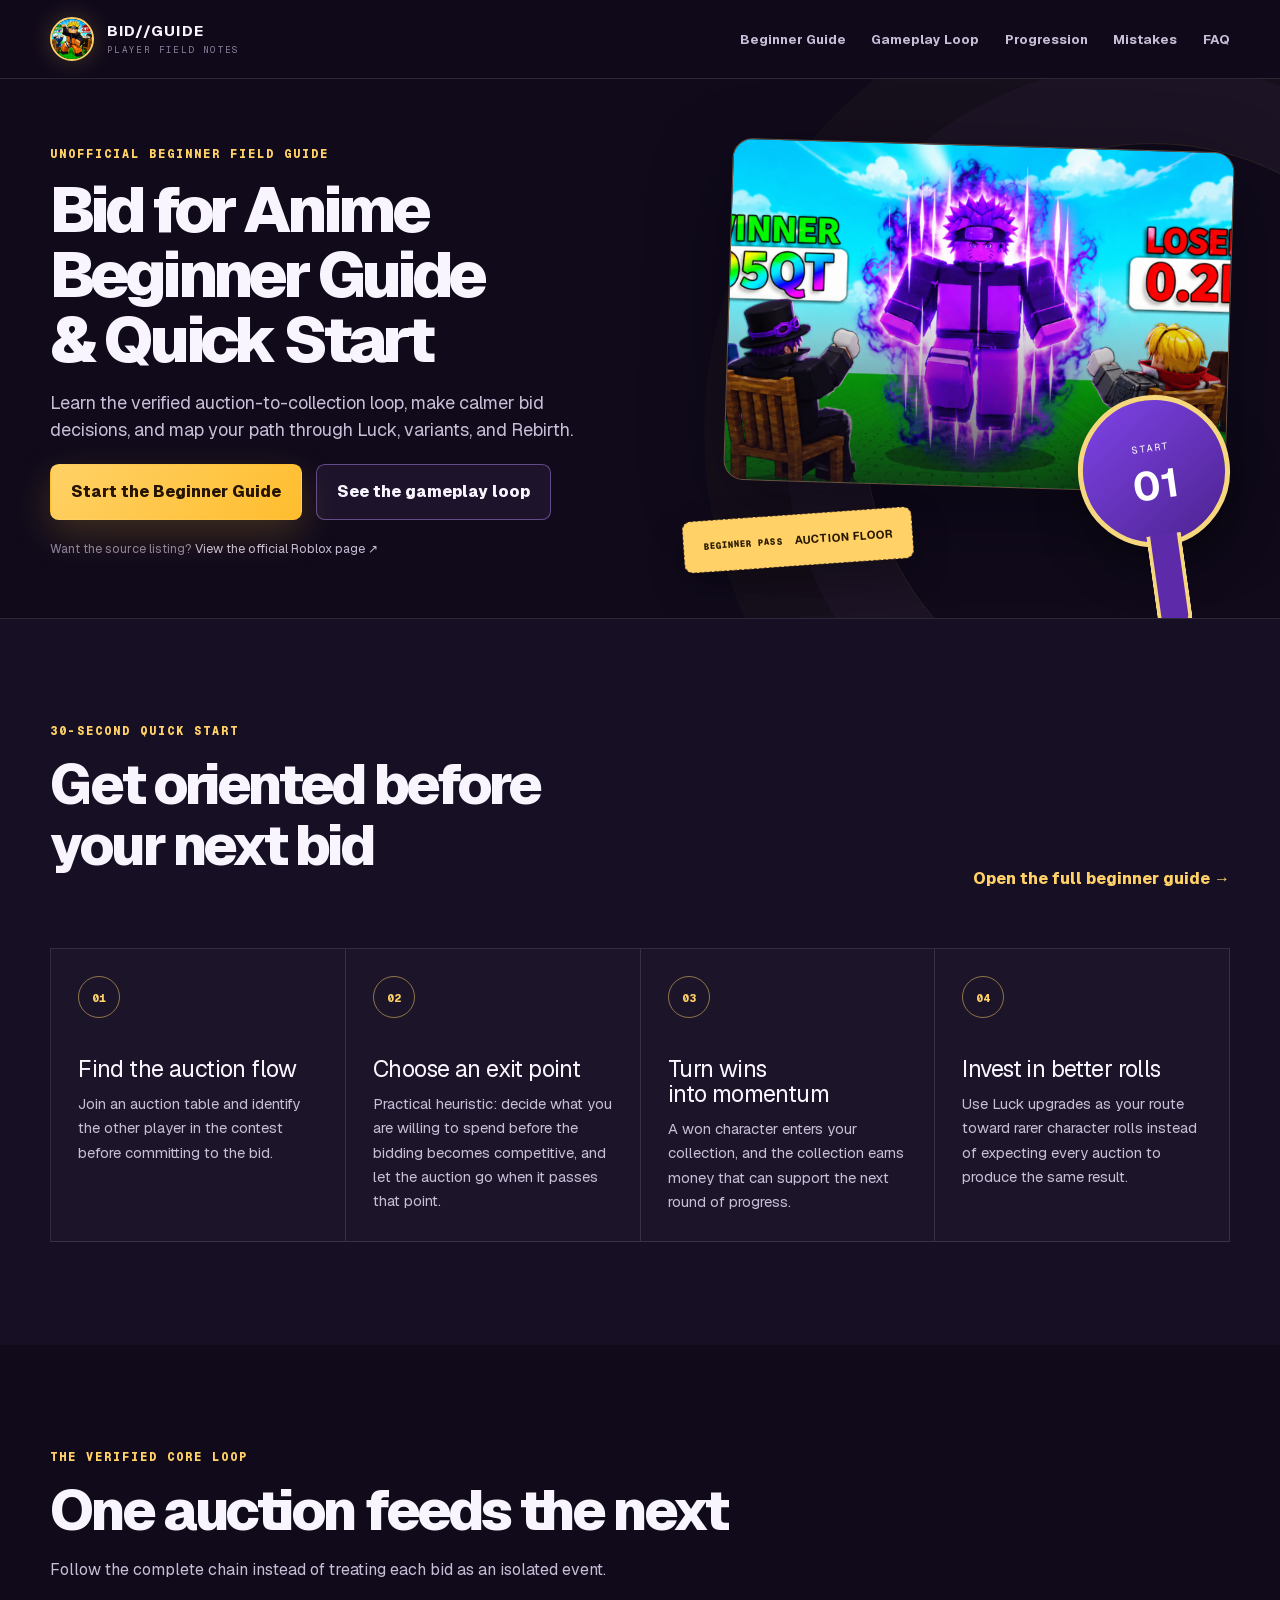
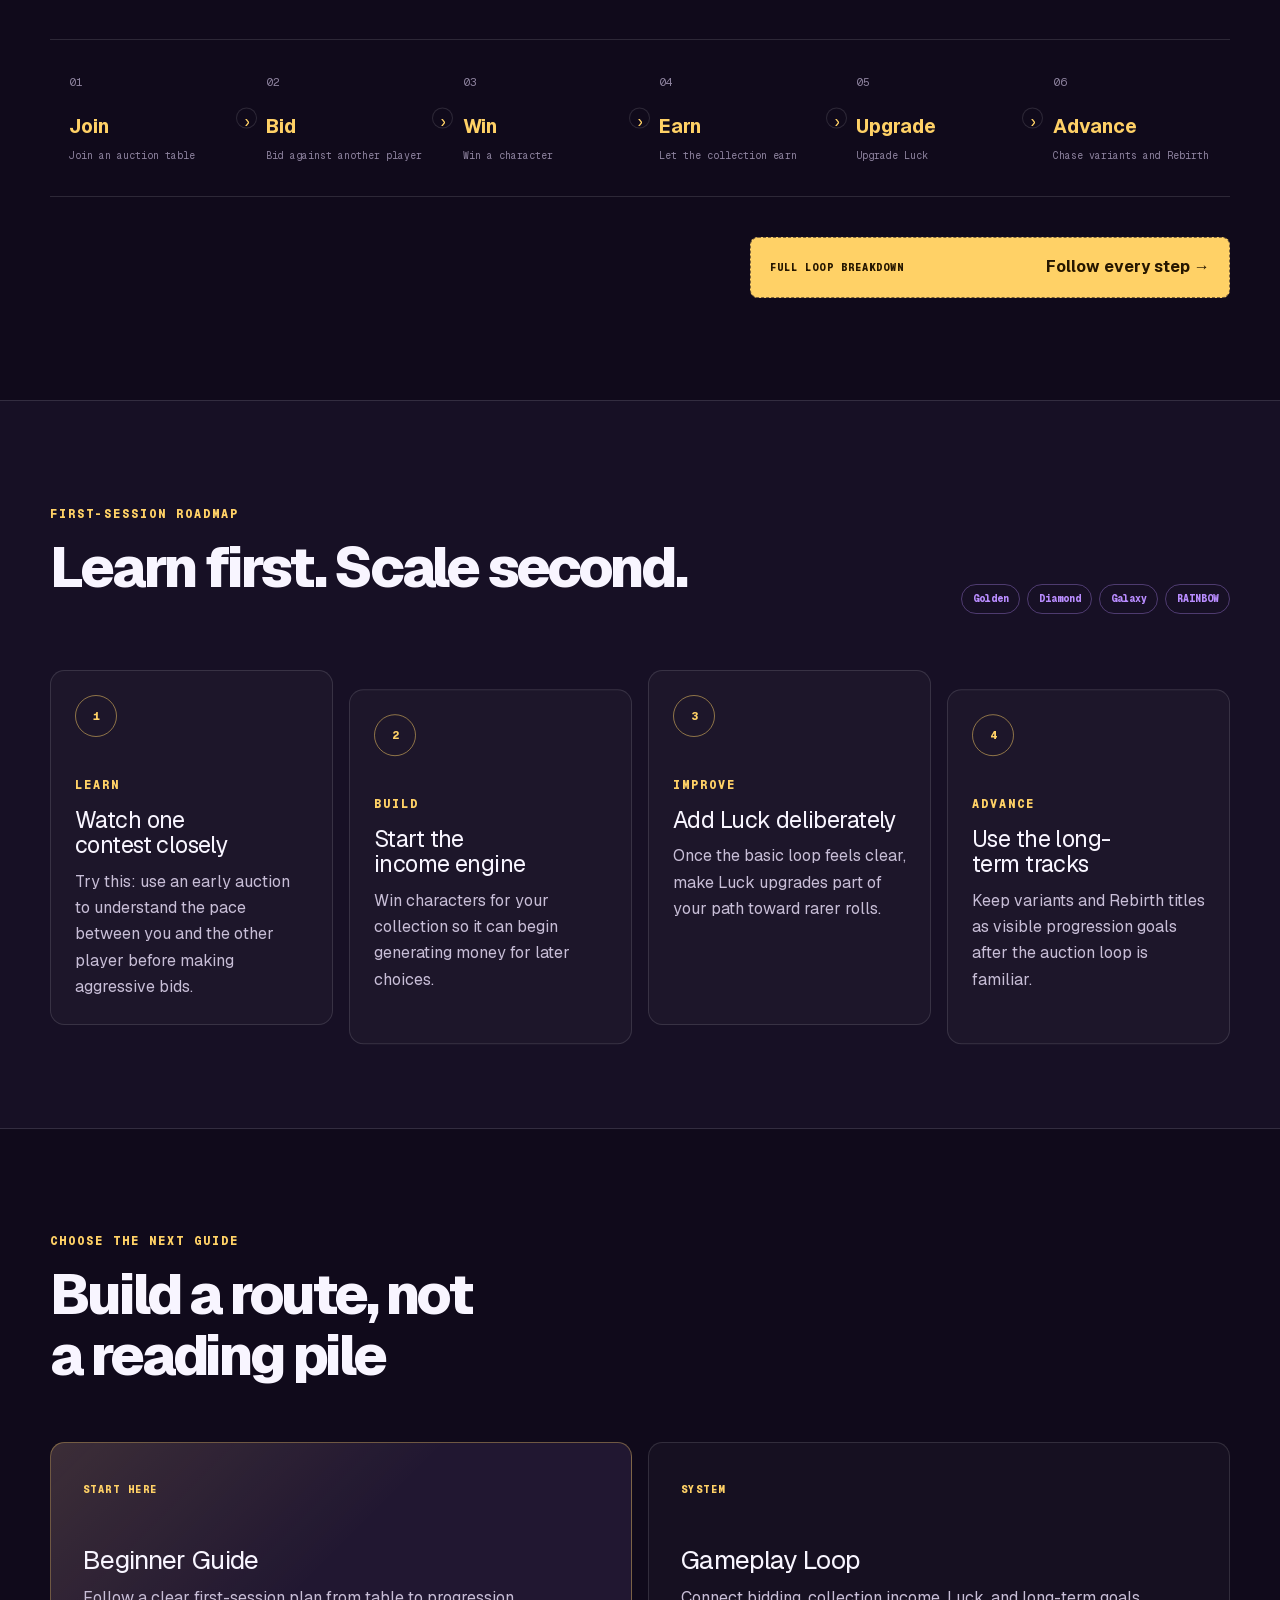
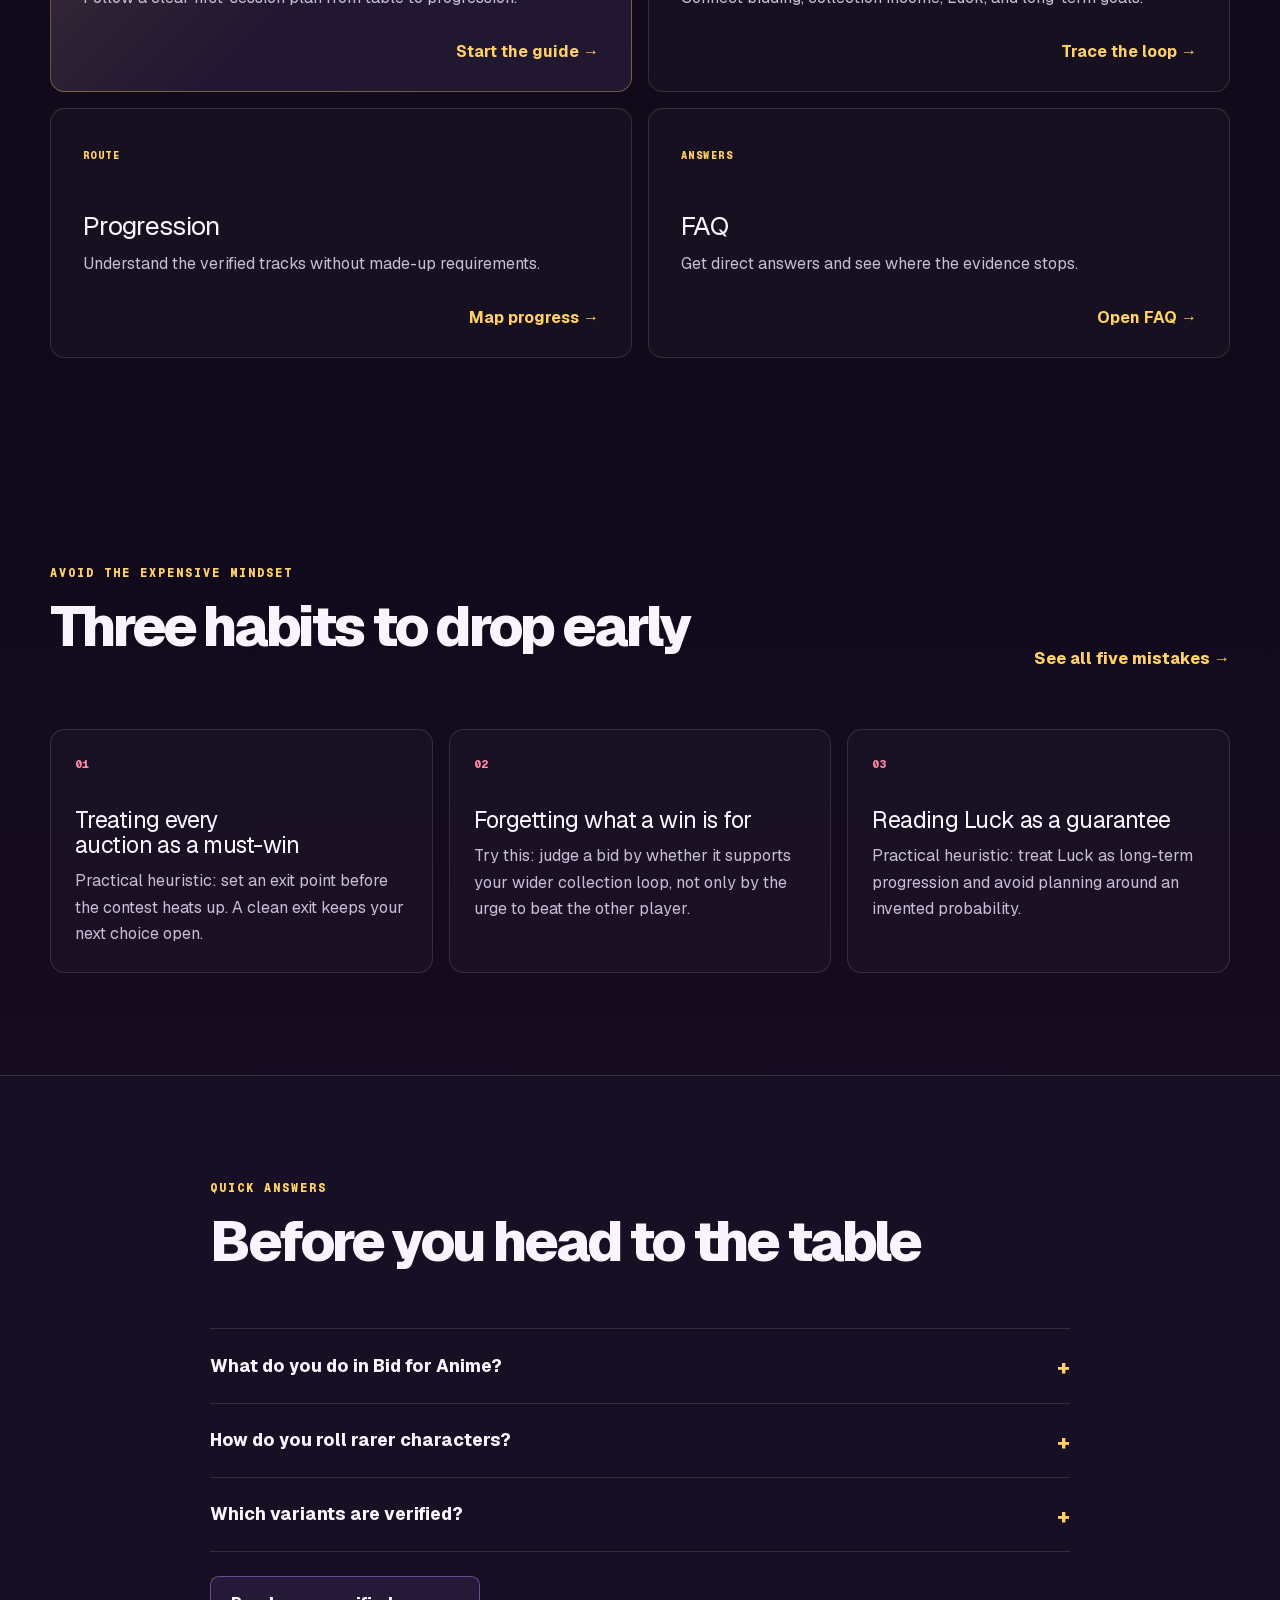
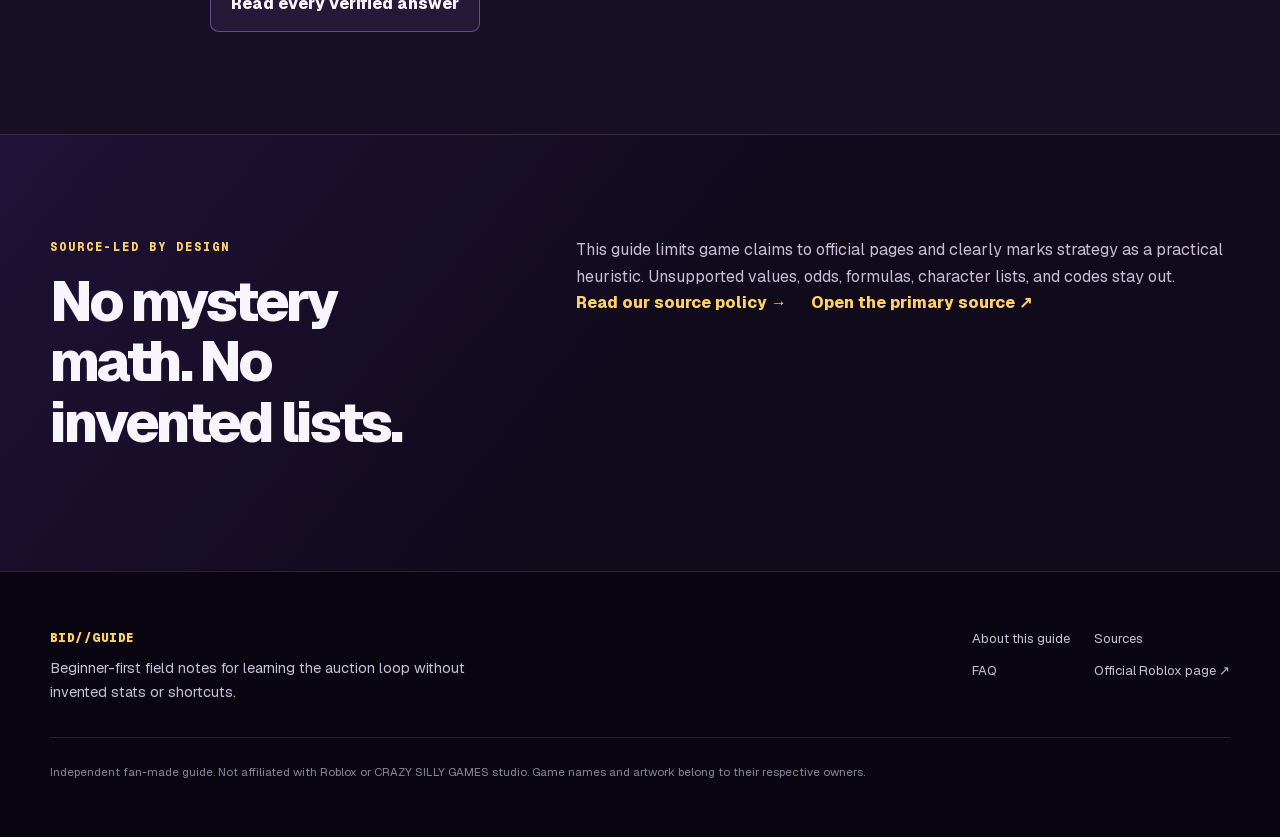
==== index.html @ 11d9f4ff "deploy: publish Bid for Anime beginner guide" ====
<!DOCTYPE html><html lang="en"><head><meta charSet="utf-8"/><meta name="viewport" content="width=device-width, initial-scale=1"/><link rel="stylesheet" href="/_next/static/css/index.BKUpjQ6x.css" data-rsc-css-href="/_next/static/css/index.BKUpjQ6x.css" data-precedence="vite-rsc/importer-resources"/><title>Bid for Anime Beginner Guide &amp; Quick Start</title><meta name="description" content="A beginner-first, fan-made guide to auctions, collection income, Luck upgrades, variants, and Rebirth progression in Bid for Anime."/><meta name="application-name" content="Bid for Anime Guide"/><meta property="og:title" content="Bid for Anime Beginner Guide &amp; Quick Start"/><meta property="og:description" content="A beginner-first, fan-made guide to auctions, collection income, Luck upgrades, variants, and Rebirth progression in Bid for Anime."/><meta property="og:url" content="https://bidforanimegame.wiki/"/><meta property="og:site_name" content="Bid for Anime Guide"/><meta property="og:type" content="website"/><meta property="og:locale" content="en_US"/><meta property="og:image" content="https://bidforanimegame.wiki/og.png"/><meta property="og:image:width" content="1730"/><meta property="og:image:height" content="909"/><meta property="og:image:alt" content="Bid for Anime Beginner Guide and Quick Start"/><meta name="twitter:card" content="summary_large_image"/><meta name="twitter:title" content="Bid for Anime Beginner Guide &amp; Quick Start"/><meta name="twitter:description" content="A beginner-first, fan-made guide to auctions, collection income, Luck upgrades, variants, and Rebirth progression in Bid for Anime."/><meta name="twitter:image" content="https://bidforanimegame.wiki/og.png"/><link rel="shortcut icon" href="/images/bid-for-anime-icon.png"/><link rel="icon" href="/images/bid-for-anime-icon.png"/><link rel="apple-touch-icon" href="/images/bid-for-anime-icon.png"/><link rel="canonical" href="https://bidforanimegame.wiki/"/><meta name="theme-color" content="#120c1f"/><meta name="color-scheme" content="dark"/>
<link rel="preload" href="/_next/static/_vinext_fonts/geist-8ac0455e797f/geist-98bbbccb.woff2" as="font" type="font/woff2" crossorigin />
<link rel="preload" href="/_next/static/_vinext_fonts/geist-mono-00e989178794/geist-mono-013b2f2f.woff2" as="font" type="font/woff2" crossorigin />
<style data-vinext-fonts>/* cyrillic-ext */
@font-face {
  font-family: 'Geist';
  font-style: normal;
  font-weight: 100 900;
  font-display: swap;
  src: url(/_next/static/_vinext_fonts/geist-8ac0455e797f/geist-ff2310f5.woff2) format('woff2');
  unicode-range: U+0460-052F, U+1C80-1C8A, U+20B4, U+2DE0-2DFF, U+A640-A69F, U+FE2E-FE2F;
}
/* cyrillic */
@font-face {
  font-family: 'Geist';
  font-style: normal;
  font-weight: 100 900;
  font-display: swap;
  src: url(/_next/static/_vinext_fonts/geist-8ac0455e797f/geist-875ccdd4.woff2) format('woff2');
  unicode-range: U+0301, U+0400-045F, U+0490-0491, U+04B0-04B1, U+2116;
}
/* vietnamese */
@font-face {
  font-family: 'Geist';
  font-style: normal;
  font-weight: 100 900;
  font-display: swap;
  src: url(/_next/static/_vinext_fonts/geist-8ac0455e797f/geist-52306abf.woff2) format('woff2');
  unicode-range: U+0102-0103, U+0110-0111, U+0128-0129, U+0168-0169, U+01A0-01A1, U+01AF-01B0, U+0300-0301, U+0303-0304, U+0308-0309, U+0323, U+0329, U+1EA0-1EF9, U+20AB;
}
/* latin-ext */
@font-face {
  font-family: 'Geist';
  font-style: normal;
  font-weight: 100 900;
  font-display: swap;
  src: url(/_next/static/_vinext_fonts/geist-8ac0455e797f/geist-001175b1.woff2) format('woff2');
  unicode-range: U+0100-02BA, U+02BD-02C5, U+02C7-02CC, U+02CE-02D7, U+02DD-02FF, U+0304, U+0308, U+0329, U+1D00-1DBF, U+1E00-1E9F, U+1EF2-1EFF, U+2020, U+20A0-20AB, U+20AD-20C0, U+2113, U+2C60-2C7F, U+A720-A7FF;
}
/* latin */
@font-face {
  font-family: 'Geist';
  font-style: normal;
  font-weight: 100 900;
  font-display: swap;
  src: url(/_next/static/_vinext_fonts/geist-8ac0455e797f/geist-98bbbccb.woff2) format('woff2');
  unicode-range: U+0000-00FF, U+0131, U+0152-0153, U+02BB-02BC, U+02C6, U+02DA, U+02DC, U+0304, U+0308, U+0329, U+2000-206F, U+20AC, U+2122, U+2191, U+2193, U+2212, U+2215, U+FEFF, U+FFFD;
}

@font-face {
  font-family: 'Geist Fallback';
  src: local("Arial");
  ascent-override: 95.94%;
  descent-override: 28.16%;
  line-gap-override: 0.00%;
  size-adjust: 104.76%;
}

.__font_geist_19ysh9d { font-family: 'Geist', 'Geist Fallback'; font-style: normal; }

.__variable_geist_19ysh9d { --font-geist-sans: 'Geist', 'Geist Fallback'; }

/* cyrillic-ext */
@font-face {
  font-family: 'Geist Mono';
  font-style: normal;
  font-weight: 100 900;
  font-display: swap;
  src: url(/_next/static/_vinext_fonts/geist-mono-00e989178794/geist-mono-f6b33328.woff2) format('woff2');
  unicode-range: U+0460-052F, U+1C80-1C8A, U+20B4, U+2DE0-2DFF, U+A640-A69F, U+FE2E-FE2F;
}
/* cyrillic */
@font-face {
  font-family: 'Geist Mono';
  font-style: normal;
  font-weight: 100 900;
  font-display: swap;
  src: url(/_next/static/_vinext_fonts/geist-mono-00e989178794/geist-mono-44e03052.woff2) format('woff2');
  unicode-range: U+0301, U+0400-045F, U+0490-0491, U+04B0-04B1, U+2116;
}
/* symbols2 */
@font-face {
  font-family: 'Geist Mono';
  font-style: normal;
  font-weight: 100 900;
  font-display: swap;
  src: url(/_next/static/_vinext_fonts/geist-mono-00e989178794/geist-mono-0638449e.woff2) format('woff2');
  unicode-range: U+2000-2001, U+2004-2008, U+200A, U+23B8-23BD, U+2500-259F;
}
/* vietnamese */
@font-face {
  font-family: 'Geist Mono';
  font-style: normal;
  font-weight: 100 900;
  font-display: swap;
  src: url(/_next/static/_vinext_fonts/geist-mono-00e989178794/geist-mono-971fb274.woff2) format('woff2');
  unicode-range: U+0102-0103, U+0110-0111, U+0128-0129, U+0168-0169, U+01A0-01A1, U+01AF-01B0, U+0300-0301, U+0303-0304, U+0308-0309, U+0323, U+0329, U+1EA0-1EF9, U+20AB;
}
/* latin-ext */
@font-face {
  font-family: 'Geist Mono';
  font-style: normal;
  font-weight: 100 900;
  font-display: swap;
  src: url(/_next/static/_vinext_fonts/geist-mono-00e989178794/geist-mono-44745446.woff2) format('woff2');
  unicode-range: U+0100-02BA, U+02BD-02C5, U+02C7-02CC, U+02CE-02D7, U+02DD-02FF, U+0304, U+0308, U+0329, U+1D00-1DBF, U+1E00-1E9F, U+1EF2-1EFF, U+2020, U+20A0-20AB, U+20AD-20C0, U+2113, U+2C60-2C7F, U+A720-A7FF;
}
/* latin */
@font-face {
  font-family: 'Geist Mono';
  font-style: normal;
  font-weight: 100 900;
  font-display: swap;
  src: url(/_next/static/_vinext_fonts/geist-mono-00e989178794/geist-mono-013b2f2f.woff2) format('woff2');
  unicode-range: U+0000-00FF, U+0131, U+0152-0153, U+02BB-02BC, U+02C6, U+02DA, U+02DC, U+0304, U+0308, U+0329, U+2000-206F, U+20AC, U+2122, U+2191, U+2193, U+2212, U+2215, U+FEFF, U+FFFD;
}

@font-face {
  font-family: 'Geist Mono Fallback';
  src: local("Arial");
  ascent-override: 74.67%;
  descent-override: 21.92%;
  line-gap-override: 0.00%;
  size-adjust: 134.59%;
}

.__font_geist_mono_1001rt9 { font-family: 'Geist Mono', 'Geist Mono Fallback'; font-style: normal; }

.__variable_geist_mono_1001rt9 { --font-geist-mono: 'Geist Mono', 'Geist Mono Fallback'; }
</style>
</head><body class="__variable_geist_19ysh9d __variable_geist_mono_1001rt9"><a class="skip-link" href="#main-content">Skip to main content</a><header class="site-header"><div class="shell header-inner"><a class="brand" href="/" aria-label="Bid for Anime Guide home"><span class="brand-icon" aria-hidden="true"><img src="/images/bid-for-anime-icon.png" alt="" width="44" height="44" loading="eager" fetchPriority="high" decoding="async" data-nimg="1"/></span><span><strong>BID//GUIDE</strong><small>PLAYER FIELD NOTES</small></span></a><nav aria-label="Primary navigation"><ul class="nav-list"><li><a href="/guides/beginner/">Beginner Guide</a></li><li><a href="/gameplay-loop/">Gameplay Loop</a></li><li><a href="/progression/">Progression</a></li><li><a href="/mistakes/">Mistakes</a></li><li><a href="/faq/">FAQ</a></li></ul></nav></div></header><main id="main-content"><section class="hero section-pad"><div class="shell hero-grid"><div class="hero-copy"><p class="eyebrow">Unofficial beginner field guide</p><h1>Bid for Anime Beginner Guide &amp; Quick Start</h1><p class="hero-lede">Learn the verified auction-to-collection loop, make calmer bid decisions, and map your path through Luck, variants, and Rebirth.</p><div class="hero-actions"><a class="button button-primary" href="/guides/beginner/">Start the Beginner Guide</a><a class="button button-secondary" href="/gameplay-loop/">See the gameplay loop</a></div><p class="hero-official-link">Want the source listing?<!-- --> <a href="https://www.roblox.com/games/87274635966213/Bid-for-Anime" rel="noreferrer" target="_blank">View the official Roblox page ↗</a></p></div><div class="hero-visual"><div class="hero-frame"><img src="/images/bid-for-anime-auction.png" alt="Official Bid for Anime auction artwork" width="768" height="432" loading="eager" fetchPriority="high" decoding="async" sizes="(max-width: 800px) 100vw, 48vw" data-nimg="1"/></div><div class="bid-paddle" aria-hidden="true"><span>START</span><strong>01</strong></div><div class="ticket-stub" aria-hidden="true"><span>BEGINNER PASS</span><strong>AUCTION FLOOR</strong></div></div></div></section><section class="quick-section section-pad" aria-labelledby="quick-title"><div class="shell"><div class="section-heading split-heading"><div><p class="eyebrow">30-second quick start</p><h2 id="quick-title">Get oriented before your next bid</h2></div><a class="text-link" href="/guides/beginner/">Open the full beginner guide →</a></div><ol class="quick-grid"><li><span class="step-index">0<!-- -->1</span><h3>Find the auction flow</h3><p>Join an auction table and identify the other player in the contest before committing to the bid.</p></li><li><span class="step-index">0<!-- -->2</span><h3>Choose an exit point</h3><p>Practical heuristic: decide what you are willing to spend before the bidding becomes competitive, and let the auction go when it passes that point.</p></li><li><span class="step-index">0<!-- -->3</span><h3>Turn wins into momentum</h3><p>A won character enters your collection, and the collection earns money that can support the next round of progress.</p></li><li><span class="step-index">0<!-- -->4</span><h3>Invest in better rolls</h3><p>Use Luck upgrades as your route toward rarer character rolls instead of expecting every auction to produce the same result.</p></li></ol></div></section><section class="loop-section section-pad" aria-labelledby="loop-title"><div class="shell"><div class="section-heading"><p class="eyebrow">The verified core loop</p><h2 id="loop-title">One auction feeds the next</h2><p>Follow the complete chain instead of treating each bid as an isolated event.</p></div><ol class="loop-track"><li><span>01</span><strong>Join</strong><small>Join an auction table</small></li><li><span>02</span><strong>Bid</strong><small>Bid against another player</small></li><li><span>03</span><strong>Win</strong><small>Win a character</small></li><li><span>04</span><strong>Earn</strong><small>Let the collection earn</small></li><li><span>05</span><strong>Upgrade</strong><small>Upgrade Luck</small></li><li><span>06</span><strong>Advance</strong><small>Chase variants and Rebirth</small></li></ol><a class="inline-ticket" href="/gameplay-loop/"><span>FULL LOOP BREAKDOWN</span><strong>Follow every step →</strong></a></div></section><section class="roadmap-section section-pad" aria-labelledby="roadmap-title"><div class="shell"><div class="section-heading split-heading"><div><p class="eyebrow">First-session roadmap</p><h2 id="roadmap-title">Learn first. Scale second.</h2></div><div class="variant-mini" aria-label="Verified variants"><span>Golden</span><span>Diamond</span><span>Galaxy</span><span>RAINBOW</span></div></div><div class="roadmap-grid"><article><div class="roadmap-number">1</div><p class="card-kicker">Learn</p><h3>Watch one contest closely</h3><p>Try this: use an early auction to understand the pace between you and the other player before making aggressive bids.</p></article><article><div class="roadmap-number">2</div><p class="card-kicker">Build</p><h3>Start the income engine</h3><p>Win characters for your collection so it can begin generating money for later choices.</p></article><article><div class="roadmap-number">3</div><p class="card-kicker">Improve</p><h3>Add Luck deliberately</h3><p>Once the basic loop feels clear, make Luck upgrades part of your path toward rarer rolls.</p></article><article><div class="roadmap-number">4</div><p class="card-kicker">Advance</p><h3>Use the long-term tracks</h3><p>Keep variants and Rebirth titles as visible progression goals after the auction loop is familiar.</p></article></div></div></section><section class="guide-index section-pad" aria-labelledby="guides-title"><div class="shell"><div class="section-heading"><p class="eyebrow">Choose the next guide</p><h2 id="guides-title">Build a route, not a reading pile</h2></div><div class="guide-grid"><a class="guide-card guide-card-featured" href="/guides/beginner/"><span>START HERE</span><h3>Beginner Guide</h3><p>Follow a clear first-session plan from table to progression.</p><strong>Start the guide →</strong></a><a class="guide-card" href="/gameplay-loop/"><span>SYSTEM</span><h3>Gameplay Loop</h3><p>Connect bidding, collection income, Luck, and long-term goals.</p><strong>Trace the loop →</strong></a><a class="guide-card" href="/progression/"><span>ROUTE</span><h3>Progression</h3><p>Understand the verified tracks without made-up requirements.</p><strong>Map progress →</strong></a><a class="guide-card" href="/faq/"><span>ANSWERS</span><h3>FAQ</h3><p>Get direct answers and see where the evidence stops.</p><strong>Open FAQ →</strong></a></div></div></section><section class="mistake-preview section-pad" aria-labelledby="mistake-title"><div class="shell"><div class="section-heading split-heading"><div><p class="eyebrow">Avoid the expensive mindset</p><h2 id="mistake-title">Three habits to drop early</h2></div><a class="text-link" href="/mistakes/">See all five mistakes →</a></div><div class="mistake-grid"><article><span>0<!-- -->1</span><h3>Treating every auction as a must-win</h3><p>Practical heuristic: set an exit point before the contest heats up. A clean exit keeps your next choice open.</p></article><article><span>0<!-- -->2</span><h3>Forgetting what a win is for</h3><p>Try this: judge a bid by whether it supports your wider collection loop, not only by the urge to beat the other player.</p></article><article><span>0<!-- -->3</span><h3>Reading Luck as a guarantee</h3><p>Practical heuristic: treat Luck as long-term progression and avoid planning around an invented probability.</p></article></div></div></section><section class="faq-preview section-pad" aria-labelledby="faq-home-title"><div class="shell narrow"><div class="section-heading"><p class="eyebrow">Quick answers</p><h2 id="faq-home-title">Before you head to the table</h2></div><div class="faq-list"><details><summary>What do you do in Bid for Anime?</summary><p>You join an auction table, bid against another player, and add a character to your collection when you win. The collection then generates money for continued progression.</p></details><details><summary>How do you roll rarer characters?</summary><p>Upgrade Luck. The official experience description identifies Luck as the route to rolling rarer characters, without publishing exact odds.</p></details><details><summary>Which variants are verified?</summary><p>The official experience page names four variants: Golden, Diamond, Galaxy, and RAINBOW.</p></details></div><a class="button button-secondary button-inline" href="/faq/">Read every verified answer</a></div></section><section class="source-preview section-pad" aria-labelledby="source-title"><div class="shell source-preview-grid"><div><p class="eyebrow">Source-led by design</p><h2 id="source-title">No mystery math. No invented lists.</h2></div><div><p>This guide limits game claims to official pages and clearly marks strategy as a practical heuristic. Unsupported values, odds, formulas, character lists, and codes stay out.</p><div class="source-links"><a href="/sources/">Read our source policy →</a><a href="https://www.roblox.com/games/87274635966213/Bid-for-Anime" rel="noreferrer" target="_blank">Open the primary source ↗</a></div></div></div></section></main><footer class="site-footer"><div class="shell footer-grid"><div><p class="footer-mark">BID//GUIDE</p><p class="footer-copy">Beginner-first field notes for learning the auction loop without invented stats or shortcuts.</p></div><div class="footer-links" aria-label="Guide links"><a href="/about/">About this guide</a><a href="/sources/">Sources</a><a href="/faq/">FAQ</a><a href="https://www.roblox.com/games/87274635966213/Bid-for-Anime" rel="noreferrer" target="_blank">Official Roblox page ↗</a></div><p class="fan-note">Independent fan-made guide. Not affiliated with Roblox or<!-- --> CRAZY SILLY GAMES studio<!-- -->. Game names and artwork belong to their respective owners.</p></div></footer><script type="application/ld+json">[{"@context":"https://schema.org","@type":"WebSite","@id":"https://bidforanimegame.wiki/#website","url":"https://bidforanimegame.wiki/","name":"Bid for Anime Guide","description":"A beginner-first, fan-made guide to auctions, collection income, Luck upgrades, variants, and Rebirth progression in Bid for Anime.","inLanguage":"en-US"},{"@context":"https://schema.org","@type":"VideoGame","@id":"https://bidforanimegame.wiki/#game","name":"Bid for Anime!","url":"https://www.roblox.com/games/87274635966213/Bid-for-Anime","sameAs":"https://www.roblox.com/games/87274635966213/Bid-for-Anime","gamePlatform":"Roblox","description":"A Roblox experience where players compete at auction tables, add won characters to a money-generating collection, upgrade Luck for rarer rolls, collect variants, and Rebirth for titles.","publisher":{"@type":"Organization","name":"CRAZY SILLY GAMES studio","url":"https://www.roblox.com/communities/1056817463/CRAZY-SILLY-GAMES-studio"},"mainEntityOfPage":"https://bidforanimegame.wiki/"}]</script></body></html>
---- _next/static/css/index.BKUpjQ6x.css ----
/*! tailwindcss v4.2.1 | MIT License | https://tailwindcss.com */
@layer theme{:root,:host{--font-sans:ui-sans-serif, system-ui, sans-serif, "Apple Color Emoji", "Segoe UI Emoji", "Segoe UI Symbol", "Noto Color Emoji";--font-mono:ui-monospace, SFMono-Regular, Menlo, Monaco, Consolas, "Liberation Mono", "Courier New", monospace;--spacing:.25rem;--default-font-family:var(--font-sans);--default-mono-font-family:var(--font-mono)}}@layer base{*,:after,:before{box-sizing:border-box;border:0 solid;margin:0;padding:0}::backdrop{box-sizing:border-box;border:0 solid;margin:0;padding:0}::file-selector-button{box-sizing:border-box;border:0 solid;margin:0;padding:0}html,:host{-webkit-text-size-adjust:100%;tab-size:4;line-height:1.5;font-family:var(--default-font-family,ui-sans-serif, system-ui, sans-serif, "Apple Color Emoji", "Segoe UI Emoji", "Segoe UI Symbol", "Noto Color Emoji");font-feature-settings:var(--default-font-feature-settings,normal);font-variation-settings:var(--default-font-variation-settings,normal);-webkit-tap-highlight-color:transparent}hr{height:0;color:inherit;border-top-width:1px}abbr:where([title]){-webkit-text-decoration:underline dotted;text-decoration:underline dotted}h1,h2,h3,h4,h5,h6{font-size:inherit;font-weight:inherit}a{color:inherit;-webkit-text-decoration:inherit;-webkit-text-decoration:inherit;-webkit-text-decoration:inherit;-webkit-text-decoration:inherit;text-decoration:inherit}b,strong{font-weight:bolder}code,kbd,samp,pre{font-family:var(--default-mono-font-family,ui-monospace, SFMono-Regular, Menlo, Monaco, Consolas, "Liberation Mono", "Courier New", monospace);font-feature-settings:var(--default-mono-font-feature-settings,normal);font-variation-settings:var(--default-mono-font-variation-settings,normal);font-size:1em}small{font-size:80%}sub,sup{vertical-align:baseline;font-size:75%;line-height:0;position:relative}sub{bottom:-.25em}sup{top:-.5em}table{text-indent:0;border-color:inherit;border-collapse:collapse}:-moz-focusring{outline:auto}progress{vertical-align:baseline}summary{display:list-item}ol,ul,menu{list-style:none}img,svg,video,canvas,audio,iframe,embed,object{vertical-align:middle;display:block}img,video{max-width:100%;height:auto}button,input,select,optgroup,textarea{font:inherit;font-feature-settings:inherit;font-variation-settings:inherit;letter-spacing:inherit;color:inherit;opacity:1;background-color:#0000;border-radius:0}::file-selector-button{font:inherit;font-feature-settings:inherit;font-variation-settings:inherit;letter-spacing:inherit;color:inherit;opacity:1;background-color:#0000;border-radius:0}:where(select:is([multiple],[size])) optgroup{font-weight:bolder}:where(select:is([multiple],[size])) optgroup option{padding-inline-start:20px}::file-selector-button{margin-inline-end:4px}::placeholder{opacity:1}@supports (not ((-webkit-appearance:-apple-pay-button))) or (contain-intrinsic-size:1px){::placeholder{color:currentColor}@supports (color:color-mix(in lab, red, red)){::placeholder{color:color-mix(in oklab, currentcolor 50%, transparent)}}}textarea{resize:vertical}::-webkit-search-decoration{-webkit-appearance:none}::-webkit-date-and-time-value{min-height:1lh;text-align:inherit}::-webkit-datetime-edit{display:inline-flex}::-webkit-datetime-edit-fields-wrapper{padding:0}::-webkit-datetime-edit{padding-block:0}::-webkit-datetime-edit-year-field{padding-block:0}::-webkit-datetime-edit-month-field{padding-block:0}::-webkit-datetime-edit-day-field{padding-block:0}::-webkit-datetime-edit-hour-field{padding-block:0}::-webkit-datetime-edit-minute-field{padding-block:0}::-webkit-datetime-edit-second-field{padding-block:0}::-webkit-datetime-edit-millisecond-field{padding-block:0}::-webkit-datetime-edit-meridiem-field{padding-block:0}::-webkit-calendar-picker-indicator{line-height:1}:-moz-ui-invalid{box-shadow:none}button,input:where([type=button],[type=reset],[type=submit]){-webkit-appearance:button;appearance:button}::file-selector-button{-webkit-appearance:button;appearance:button}::-webkit-inner-spin-button{height:auto}::-webkit-outer-spin-button{height:auto}[hidden]:where(:not([hidden=until-found])){display:none!important}}@layer components;@layer utilities{.visible{visibility:visible}.fixed{position:fixed}.static{position:static}.start{inset-inline-start:var(--spacing)}.end{inset-inline-end:var(--spacing)}.hidden{display:none}.table{display:table}}:root{--ink:#f8f5ff;--muted:#c8bed7;--dim:#8d829e;--night:#100a1b;--night-2:#171025;--panel:#211731;--panel-2:#2a1d3d;--line:#ffffff1f;--gold:#ffd166;--gold-strong:#ffbd2e;--purple:#b98cff;--purple-strong:#8d4cff;--mint:#8ff5db;--danger:#ff8ba7;--shadow:0 28px 80px #02000861}*{box-sizing:border-box}html{scroll-behavior:smooth;background:var(--night)}body{background:radial-gradient(circle at 8% -10%, #8d4cff33, transparent 30rem), var(--night);min-width:320px;color:var(--ink);font-family:var(--font-geist-sans), Arial, Helvetica, sans-serif;-webkit-font-smoothing:antialiased;margin:0;line-height:1.65;overflow-x:hidden}body:before{z-index:-1;content:"";pointer-events:none;background-image:linear-gradient(#ffffff06 1px,#0000 1px),linear-gradient(90deg,#ffffff06 1px,#0000 1px);background-size:48px 48px;position:fixed;inset:0}a{color:inherit}img{max-width:100%;display:block}h1,h2,h3,p{margin-top:0}h1,h2,h3{text-wrap:balance;line-height:1.08}h1{letter-spacing:-.072em;margin-bottom:1.4rem;font-size:clamp(2.8rem,7.2vw,6.8rem);font-weight:850}h2{letter-spacing:-.055em;margin-bottom:1rem;font-size:clamp(2rem,4.4vw,3.8rem);font-weight:820}h3{letter-spacing:-.025em;margin-bottom:.65rem;font-size:clamp(1.18rem,2vw,1.45rem)}p{color:var(--muted)}::selection{background:var(--gold);color:#251603}:focus-visible{outline:3px solid var(--mint);outline-offset:4px}.skip-link{z-index:100;background:var(--gold);color:#1b1000;border-radius:.5rem;padding:.7rem 1rem;font-weight:800;transition:transform .16s;position:fixed;top:.75rem;left:.75rem;transform:translateY(-160%)}.skip-link:focus{transform:translateY(0)}.shell{width:min(1180px,100% - 2.5rem);margin-inline:auto}.shell.narrow{width:min(860px,100% - 2.5rem)}.section-pad{padding-block:clamp(4rem,8vw,7.5rem)}.eyebrow,.card-kicker{color:var(--gold);font-family:var(--font-geist-mono), monospace;letter-spacing:.17em;text-transform:uppercase;margin-bottom:.85rem;font-size:.74rem;font-weight:800}.lede,.hero-lede,.section-lede{font-size:clamp(1.05rem,1.8vw,1.28rem);line-height:1.75}.section-heading{max-width:720px;margin-bottom:clamp(2rem,5vw,3.5rem)}.section-heading>p:last-child{max-width:620px;margin-bottom:0}.split-heading{justify-content:space-between;align-items:end;gap:2rem;max-width:none;display:flex}.split-heading>div:first-child{max-width:720px}.text-link,.source-links a{color:var(--gold);text-underline-offset:.3em;font-weight:780;text-decoration:none}.text-link:hover,.source-links a:hover{text-decoration:underline}.site-header{z-index:50;border-bottom:1px solid var(--line);-webkit-backdrop-filter:blur(18px);backdrop-filter:blur(18px);background:#100a1be0;position:sticky;top:0}.header-inner{justify-content:space-between;align-items:center;gap:2rem;min-height:78px;display:flex}.brand{flex:none;align-items:center;gap:.8rem;text-decoration:none;display:inline-flex}.brand-icon{border:2px solid var(--gold);border-radius:50%;place-items:center;width:44px;height:44px;display:grid;overflow:hidden;box-shadow:0 0 24px #ffd16638}.brand-icon img{object-fit:cover;width:100%;height:100%}.brand strong,.brand small{line-height:1.1;display:block}.brand strong{letter-spacing:.08em;font-size:.95rem}.brand small{color:var(--dim);font-family:var(--font-geist-mono), monospace;letter-spacing:.15em;margin-top:.32rem;font-size:.58rem}.nav-list{align-items:center;gap:1.6rem;margin:0;padding:0;list-style:none;display:flex}.nav-list a{color:var(--muted);white-space:nowrap;font-size:.82rem;font-weight:700;text-decoration:none}.nav-list a:hover{color:var(--gold)}.hero{border-bottom:1px solid var(--line);padding-top:clamp(2.4rem,4.5vw,4.5rem);padding-bottom:clamp(2.4rem,4vw,4rem);position:relative;overflow:hidden}.hero:after{content:"";pointer-events:none;border:1px solid #ffd1661f;border-radius:50%;width:36rem;height:36rem;position:absolute;top:4rem;right:-10rem;box-shadow:0 0 0 5rem #b98cff09,0 0 0 10rem #ffd16606}.hero-grid{z-index:1;grid-template-columns:1.02fr .98fr;align-items:center;gap:clamp(2rem,5vw,4.5rem);display:grid;position:relative}.hero-copy h1{max-width:760px;margin-bottom:1rem;font-size:clamp(2.6rem,5vw,4.8rem);line-height:1.02}.hero-lede{max-width:650px;margin-bottom:1.25rem;font-size:clamp(1rem,1.4vw,1.15rem);line-height:1.55}.hero-actions,.about-actions{flex-wrap:wrap;gap:.85rem;display:flex}.button{text-align:center;border:1px solid #0000;border-radius:.55rem;justify-content:center;align-items:center;min-height:52px;padding:.85rem 1.25rem;font-weight:820;text-decoration:none;transition:transform .15s,border-color .15s,background .15s;display:inline-flex}.button:hover{transform:translateY(-2px)}.button-primary{background:linear-gradient(135deg, var(--gold), var(--gold-strong));color:#241400;position:relative;overflow:hidden;box-shadow:0 14px 38px #ffbd2e33}.button-primary:after{content:"";background:#ffffff52;width:18%;height:260%;transition:left .26s;position:absolute;top:-80%;left:-30%;transform:rotate(24deg)}.button-primary:hover:after{left:120%}.button-secondary{color:var(--ink);background:#b98cff14;border-color:#b98cff73}.button-secondary:hover{border-color:var(--purple);background:#b98cff29}.button-inline{margin-top:1.5rem}.hero-official-link{color:var(--dim);margin:1.2rem 0 0;font-size:.78rem}.hero-official-link a{color:var(--muted);text-underline-offset:.25em}.hero-visual{min-height:430px;position:relative}.hero-frame{background:var(--panel);width:calc(100% - 2.8rem);box-shadow:var(--shadow);border:1px solid #ffd16652;border-radius:1.25rem;margin:.5rem 0 0 auto;overflow:hidden;transform:rotate(1.7deg)}.hero-frame:after{content:"";background:linear-gradient(#0000 45%,#100a1bb8);position:absolute;inset:0}.hero-frame img{object-fit:cover;width:100%;min-height:340px}.bid-paddle{z-index:3;color:#fff;text-align:center;background:linear-gradient(145deg,#7f43e8,#4c238f);border:5px solid #f7d77d;border-radius:50%;place-items:center;width:152px;height:152px;display:grid;position:absolute;bottom:1.2rem;right:0;transform:rotate(-8deg);box-shadow:0 22px 45px #00000061}.bid-paddle:after{content:"";background:#5d2ba9;border:4px solid #f7d77d;border-top:0;border-radius:0 0 13px 13px;width:35px;height:95px;position:absolute;bottom:-88px}.bid-paddle span,.bid-paddle strong{line-height:1;position:absolute}.bid-paddle span{font-family:var(--font-geist-mono), monospace;letter-spacing:.16em;font-size:.62rem;top:43px}.bid-paddle strong{font-size:2.5rem;top:65px}.ticket-stub{z-index:2;background:var(--gold);color:#281900;border:1px dashed #100a1b8c;border-radius:.55rem;justify-content:space-between;align-items:center;width:230px;padding:1rem 1.2rem;display:flex;position:absolute;bottom:0;left:0;transform:rotate(-4deg);box-shadow:0 14px 35px #00000047}.ticket-stub span{font-family:var(--font-geist-mono), monospace;letter-spacing:.12em;font-size:.57rem;font-weight:800}.ticket-stub strong{font-size:.7rem}.quick-section{background:var(--night-2)}.quick-grid,.loop-track,.variant-list,.source-list,.asset-links,.stacked-steps,.loop-detail ol{margin:0;padding:0;list-style:none}.quick-grid{border-top:1px solid var(--line);border-left:1px solid var(--line);grid-template-columns:repeat(4,1fr);display:grid}.quick-grid li{border-right:1px solid var(--line);border-bottom:1px solid var(--line);background:#ffffff05;min-height:280px;padding:1.7rem}.quick-grid li:hover{background:#b98cff0f}.step-index,.roadmap-number{width:42px;height:42px;color:var(--gold);font-family:var(--font-geist-mono), monospace;border:1px solid #ffd16680;border-radius:50%;place-items:center;margin-bottom:2.4rem;font-size:.72rem;font-weight:800;display:inline-grid}.quick-grid p{margin-bottom:0;font-size:.92rem}.loop-section{position:relative;overflow:hidden}.loop-track{grid-template-columns:repeat(6,1fr);display:grid}.loop-track li{border-top:1px solid var(--line);border-bottom:1px solid var(--line);flex-direction:column;justify-content:center;min-height:158px;padding:1.2rem;display:flex;position:relative}.loop-track li:not(:last-child):after{z-index:2;border:1px solid var(--line);background:var(--night);width:21px;height:21px;color:var(--gold);content:"›";border-radius:50%;place-items:center;display:grid;position:absolute;top:50%;right:-10px;transform:translateY(-50%)}.loop-track span,.loop-track small{color:var(--dim);font-family:var(--font-geist-mono), monospace}.loop-track span{margin-bottom:1.2rem;font-size:.7rem}.loop-track strong{color:var(--gold);font-size:1.2rem}.loop-track small{margin-top:.4rem;font-size:.62rem;line-height:1.45}.inline-ticket{background:var(--gold);color:#261700;border:1px dashed #100a1b8c;border-radius:.5rem;justify-content:space-between;align-items:center;gap:1rem;width:min(480px,100%);margin:2.5rem 0 0 auto;padding:1rem 1.2rem;text-decoration:none;display:flex}.inline-ticket span{font-family:var(--font-geist-mono), monospace;letter-spacing:.1em;font-size:.65rem;font-weight:800}.roadmap-section,.faq-preview,.next-section,.asset-section{border-block:1px solid var(--line);background:var(--night-2)}.variant-mini{flex-wrap:wrap;justify-content:flex-end;gap:.45rem;display:flex}.variant-mini span{color:var(--purple);font-family:var(--font-geist-mono), monospace;border:1px solid #b98cff57;border-radius:999px;padding:.35rem .65rem;font-size:.62rem;font-weight:800}.roadmap-grid,.guide-grid,.mistake-grid,.next-grid,.progression-grid,.evidence-grid,.about-grid{gap:1rem;display:grid}.roadmap-grid{grid-template-columns:repeat(4,1fr)}.roadmap-grid article,.guide-card,.mistake-grid article,.next-card,.progression-grid article,.about-grid article{border:1px solid var(--line);background:#ffffff07;border-radius:.9rem}.roadmap-grid article{padding:1.5rem}.roadmap-grid article:nth-child(2n){transform:translateY(1.2rem)}.roadmap-grid p:last-child{margin-bottom:0}.guide-grid{grid-template-columns:repeat(2,1fr)}.guide-card{min-height:250px;padding:2rem;text-decoration:none;transition:transform .16s,border-color .16s;position:relative}.guide-card:hover,.next-card:hover{border-color:#ffd1668c;transform:translateY(-4px)}.guide-card>span,.next-card>span{color:var(--gold);font-family:var(--font-geist-mono), monospace;letter-spacing:.14em;font-size:.65rem;font-weight:800}.guide-card h3{margin-top:2.8rem;font-size:1.65rem}.guide-card strong{color:var(--gold);position:absolute;bottom:1.6rem;right:2rem}.guide-card-featured{background:linear-gradient(135deg, #ffd1661f, transparent 48%), var(--panel);border-color:#ffd16659}.mistake-preview{background:linear-gradient(180deg, var(--night), #160b20)}.mistake-grid{grid-template-columns:repeat(3,1fr)}.mistake-grid article{min-height:225px;padding:1.5rem}.mistake-grid article>span{color:var(--danger);font-family:var(--font-geist-mono), monospace;margin-bottom:2.2rem;font-size:.72rem;font-weight:800;display:block}.faq-list details{border-bottom:1px solid var(--line)}.faq-list details:first-child{border-top:1px solid var(--line)}.faq-list summary{cursor:pointer;padding:1.4rem 3rem 1.4rem 0;font-size:1.08rem;font-weight:760;list-style:none;position:relative}.faq-list summary::-webkit-details-marker{display:none}.faq-list summary:after{color:var(--gold);content:"+";font-family:var(--font-geist-mono), monospace;font-size:1.4rem;position:absolute;top:1.25rem;right:0}.faq-list details[open] summary:after{content:"−"}.faq-list details p{max-width:720px;padding:0 3rem 1.4rem 0}.source-preview{background:linear-gradient(130deg,#8d4cff1f,#0000 55%)}.source-preview-grid{grid-template-columns:.8fr 1.2fr;gap:clamp(2rem,7vw,6rem);display:grid}.source-links{flex-wrap:wrap;gap:1.5rem;display:flex}.site-footer{border-top:1px solid var(--line);background:#0a0611;padding-block:3.5rem}.footer-grid{grid-template-columns:1fr auto;gap:2rem 4rem;display:grid}.footer-mark{color:var(--gold);font-family:var(--font-geist-mono), monospace;letter-spacing:.12em;margin-bottom:.5rem;font-size:.78rem;font-weight:900}.footer-copy{max-width:470px;margin-bottom:0;font-size:.9rem}.footer-links{grid-template-columns:repeat(2,auto);align-content:start;gap:.6rem 1.5rem;display:grid}.footer-links a{color:var(--muted);font-size:.82rem;text-decoration:none}.footer-links a:hover{color:var(--gold)}.fan-note{border-top:1px solid var(--line);color:var(--dim);grid-column:1/-1;margin:0;padding-top:1.5rem;font-size:.72rem}.page-intro{border-bottom:1px solid var(--line);background:linear-gradient(135deg, #8d4cff2b, transparent 50%), var(--night-2);padding-bottom:clamp(3.5rem,7vw,6rem);position:relative;overflow:hidden}.page-intro:after{content:"";border:2rem solid #ffd16609;border-radius:50%;width:18rem;height:18rem;position:absolute;bottom:-6rem;right:-3rem}.page-intro h1{max-width:820px;font-size:clamp(2.8rem,6.2vw,5.6rem)}.page-intro .lede{max-width:760px;margin-bottom:0}.breadcrumbs{color:var(--dim);font-family:var(--font-geist-mono), monospace;align-items:center;gap:.65rem;margin-bottom:clamp(3rem,7vw,5.5rem);font-size:.7rem;display:flex}.breadcrumbs a{color:var(--muted);text-decoration:none}.breadcrumbs a:hover{color:var(--gold)}.article-shell{grid-template-columns:190px minmax(0,1fr);align-items:start;gap:clamp(2rem,6vw,5rem);display:grid}.article-rail{border-left:1px solid #ffd16659;gap:.75rem;padding-left:1rem;display:grid;position:sticky;top:110px}.article-rail span{color:var(--gold);font-family:var(--font-geist-mono), monospace;letter-spacing:.12em;margin-bottom:.6rem;font-size:.62rem;font-weight:800}.article-rail a{color:var(--muted);font-size:.78rem;text-decoration:none}.article-rail a:hover{color:var(--ink)}.article-main{min-width:0}.stacked-steps li{border-top:1px solid var(--line);grid-template-columns:62px 1fr;gap:1rem;padding:1.5rem 0;display:grid}.stacked-steps li:last-child{border-bottom:1px solid var(--line)}.stacked-steps>li>span{color:var(--gold);font-family:var(--font-geist-mono), monospace;font-weight:800}.stacked-steps p,.timeline-list p{margin-bottom:0}.auction-note{background:#ffd1660f;border:1px dashed #ffd16673;border-radius:.75rem;margin-block:2.5rem;padding:1.5rem 1.5rem 1.3rem;position:relative}.auction-note:before,.auction-note:after{background:var(--night);content:"";border:1px dashed #ffd16673;width:16px;height:32px;position:absolute;top:50%;transform:translateY(-50%)}.auction-note:before{border-left:0;border-radius:0 30px 30px 0;left:-9px}.auction-note:after{border-right:0;border-radius:30px 0 0 30px;right:-9px}.auction-note-label{color:var(--gold);font-family:var(--font-geist-mono), monospace;letter-spacing:.14em;font-size:.62rem;font-weight:850}.auction-note p{margin:.55rem 0 0}.article-section{padding-top:4.5rem;scroll-margin-top:105px}.timeline-list{border-left:1px solid #b98cff5c}.timeline-list article{grid-template-columns:52px 1fr;gap:1rem;padding:0 0 2.5rem 1.5rem;display:grid;position:relative}.timeline-list article>span{background:var(--purple-strong);color:#fff;width:38px;height:38px;font-family:var(--font-geist-mono), monospace;border-radius:50%;place-items:center;font-size:.72rem;font-weight:800;display:grid}.bid-discipline{border:1px solid var(--line);background:var(--panel);border-radius:1rem;justify-content:space-between;align-items:end;gap:2rem;padding:2rem;display:flex}.bid-discipline>div{max-width:620px}.bid-discipline p:last-child{margin-bottom:0}.next-grid{grid-template-columns:repeat(2,1fr)}.next-card{min-height:230px;padding:1.7rem;text-decoration:none;transition:transform .16s,border-color .16s}.next-card h3{margin-top:2.5rem;font-size:1.55rem}.next-card strong{color:var(--gold);font-size:.84rem}.feature-panel{border:1px solid var(--line);background:var(--panel);border-radius:1.2rem;grid-template-columns:1fr 1fr;align-items:center;gap:clamp(2rem,6vw,5rem);padding:1.25rem;display:grid}.feature-panel>div:last-child{padding:1.5rem 2rem 1.5rem 0}.feature-image{border-radius:.8rem;overflow:hidden}.feature-image img{object-fit:cover;width:100%;min-height:410px}.loop-detail{border-top:1px solid var(--line)}.loop-detail li{border-top:1px solid var(--line);grid-template-columns:130px 1fr;gap:1.5rem;padding:2rem 0;display:grid}.loop-detail li:last-child{border-bottom:1px solid var(--line)}.loop-detail-index{flex-direction:column;display:flex}.loop-detail-index span{color:var(--gold);font-family:var(--font-geist-mono), monospace;font-size:1.4rem;font-weight:900}.loop-detail-index small{color:var(--dim);font-family:var(--font-geist-mono), monospace;text-transform:uppercase}.loop-detail p{margin-bottom:0}.progression-grid{grid-template-columns:repeat(6,1fr)}.progression-grid article{grid-column:span 2;min-height:245px;padding:1.6rem}.progression-grid article:nth-child(4),.progression-grid article:nth-child(5){grid-column:span 3}.progression-topline{justify-content:space-between;align-items:center;margin-bottom:2.4rem;display:flex}.progression-topline>span{color:var(--dim);font-family:var(--font-geist-mono), monospace;font-size:.7rem}.progression-topline .card-kicker{margin:0}.variant-section{border-block:1px solid var(--line);background:var(--night-2)}.variant-panel{grid-template-columns:.8fr 1.2fr;align-items:center;gap:clamp(2rem,7vw,6rem);display:grid}.variant-list{grid-template-columns:repeat(2,1fr);gap:.8rem;display:grid}.variant-list li{background:linear-gradient(145deg,#b98cff1a,#0000);border:1px solid #b98cff52;border-radius:.7rem;justify-content:space-between;align-items:center;min-height:105px;padding:1.2rem;display:flex}.variant-list span{color:var(--dim);font-family:var(--font-geist-mono), monospace;font-size:.65rem}.variant-list strong{color:var(--purple);font-size:1.1rem}.evidence-grid{grid-template-columns:repeat(2,1fr)}.evidence-grid>div{border-left:3px solid var(--mint);background:#8ff5db0d;padding:2rem}.evidence-grid>div:last-child{border-left-color:var(--danger);background:#ff8ba70d}.mistake-list>article{border-top:1px solid var(--line);grid-template-columns:135px 1fr;gap:2rem;padding:2.5rem 0;display:grid}.mistake-list>article:last-of-type{border-bottom:1px solid var(--line)}.mistake-number span,.mistake-number strong{font-family:var(--font-geist-mono), monospace;display:block}.mistake-number span{color:var(--danger);letter-spacing:.12em;font-size:.62rem;font-weight:850}.mistake-number strong{color:#ff8ba759;margin-top:.35rem;font-size:3rem;line-height:1}.reset-line{border-left:2px solid var(--mint);background:#8ff5db0d;grid-template-columns:72px 1fr;gap:1rem;margin-top:1.5rem;padding:1rem 1.2rem;display:grid}.reset-line span{color:var(--mint);font-family:var(--font-geist-mono), monospace;letter-spacing:.1em;font-size:.65rem;font-weight:850}.reset-line p{margin:0}.closing-cta{background:#ffd1660d;border:1px dashed #ffd16666;border-radius:.85rem;justify-content:space-between;align-items:center;gap:2rem;margin-top:4rem;padding:2rem;display:flex}.closing-cta h2{margin-bottom:0;font-size:clamp(1.5rem,3vw,2.2rem)}.faq-page-list summary{padding-block:1.7rem;font-size:1.2rem}.source-page-grid{grid-template-columns:1.2fr .8fr;align-items:start;gap:clamp(2.5rem,7vw,6rem);display:grid}.footage-section{border-block:1px solid var(--line);background:linear-gradient(135deg,#8d4cff1a,#0000 55%)}.observed-list{gap:.75rem;margin:0;padding:0;list-style:none;display:grid}.observed-list li{border:1px solid var(--line);color:var(--muted);background:#ffffff06;border-radius:.65rem;padding:1rem 1rem 1rem 2.6rem;position:relative}.observed-list li:before{color:var(--mint);content:"✓";font-weight:900;position:absolute;top:1rem;left:1rem}.compact-source-list li:first-child{border-top:1px solid var(--line)}.source-list li{border-top:1px solid var(--line);grid-template-columns:45px 1fr;gap:1rem;padding:1.5rem 0;display:grid}.source-list li:last-child{border-bottom:1px solid var(--line)}.source-list li>span{color:var(--dim);font-family:var(--font-geist-mono), monospace;font-size:.7rem}.source-list a,.asset-links a{color:var(--ink);text-underline-offset:.3em;font-weight:760;text-decoration-color:#ffd16680}.source-list p{margin:.5rem 0 0}.method-card{background:var(--panel);box-shadow:var(--shadow);border:1px solid #ffd16652;border-radius:1rem;padding:2rem;position:sticky;top:110px}.method-card ul{color:var(--muted);margin:1.5rem 0 0;padding-left:1.2rem}.method-card li+li{margin-top:1rem}.asset-links{gap:.8rem;display:grid}.asset-links li{border:1px solid var(--line);border-radius:.6rem;padding:1rem 1.2rem}.about-grid{grid-template-columns:repeat(2,1fr)}.about-grid article{padding:2rem}.about-grid article:nth-child(3){grid-column:1/-1}.about-actions{grid-column:1/-1;margin-top:1rem}.not-found{place-items:center;min-height:68vh;display:grid}.not-found-card{background:linear-gradient(135deg, #8d4cff24, transparent), var(--panel);box-shadow:var(--shadow);border:1px dashed #ffd16673;border-radius:1rem;padding:clamp(2rem,6vw,4.5rem)}.not-found-card h1{font-size:clamp(2.5rem,6vw,5rem)}@media (max-width:980px){.header-inner{flex-direction:column;align-items:stretch;gap:.65rem;width:100%;padding-block:.8rem;display:flex}.header-inner nav{width:100%;min-width:0}.nav-list{border-top:1px solid var(--line);flex-wrap:wrap;gap:.5rem 1rem;margin:0;padding:.7rem 0 0}.nav-list a{white-space:normal;font-size:.76rem}.hero-grid,.feature-panel,.variant-panel,.source-page-grid{grid-template-columns:1fr}.hero-visual{width:min(680px,100%);min-height:420px}.quick-grid,.roadmap-grid{grid-template-columns:repeat(2,1fr)}.loop-track{grid-template-columns:repeat(3,1fr)}.loop-track li:nth-child(3):after{display:none}.progression-grid article{grid-column:span 3}.feature-panel>div:last-child{padding:1rem}.method-card{position:static}}@media (max-width:720px){.shell,.shell.narrow{width:min(100% - 1.4rem,1180px)}.section-pad{padding-block:4rem}.header-inner{gap:.5rem}.nav-list{gap:.42rem .75rem}.nav-list a{font-size:.7rem;line-height:1.25}.split-heading,.bid-discipline,.closing-cta{display:block}.split-heading .text-link{margin-top:.5rem;display:inline-block}.hero{padding-top:2.5rem;padding-bottom:3rem}.hero-copy h1{font-size:clamp(2.45rem,12.5vw,3.6rem)}.hero-actions .button,.about-actions .button,.closing-cta .button{width:100%}.hero-visual{min-height:360px}.hero-frame{width:calc(100% - 1.2rem);margin-top:0}.hero-frame img{min-height:280px}.bid-paddle{border-width:4px;width:105px;height:105px;bottom:1.4rem;right:.5rem}.bid-paddle:after{width:26px;height:65px;bottom:-62px}.bid-paddle span{font-size:.5rem;top:29px}.bid-paddle strong{font-size:1.8rem;top:45px}.ticket-stub{width:190px;padding:.8rem}.quick-grid,.guide-grid,.mistake-grid,.next-grid,.evidence-grid,.about-grid,.source-preview-grid{grid-template-columns:1fr}.quick-grid li{min-height:220px}.roadmap-grid{grid-template-columns:1fr}.roadmap-grid article:nth-child(2n){transform:none}.loop-track{grid-template-columns:repeat(2,1fr)}.loop-track li:nth-child(2):after,.loop-track li:nth-child(4):after{display:none}.loop-track li:nth-child(3):after{display:grid}.variant-mini{justify-content:flex-start}.footer-grid,.footer-links{grid-template-columns:1fr}.fan-note{grid-column:1}.article-shell{grid-template-columns:1fr}.article-rail{border:1px solid var(--line);border-radius:.6rem;grid-template-columns:repeat(3,auto);gap:.6rem 1rem;padding:1rem;position:static}.article-rail span{grid-column:1/-1;margin:0}.bid-discipline .button,.closing-cta .button{margin-top:1.5rem}.feature-image img{min-height:260px}.loop-detail li,.mistake-list>article{grid-template-columns:1fr}.loop-detail-index{flex-direction:row;align-items:baseline;gap:.8rem}.progression-grid{grid-template-columns:1fr}.progression-grid article,.progression-grid article:nth-child(4),.progression-grid article:nth-child(5){grid-column:auto}.variant-list,.reset-line{grid-template-columns:1fr}.about-grid article:nth-child(3),.about-actions{grid-column:auto}}@media (prefers-reduced-motion:reduce){html{scroll-behavior:auto}*,:before,:after{scroll-behavior:auto!important;transition-duration:.01ms!important}}
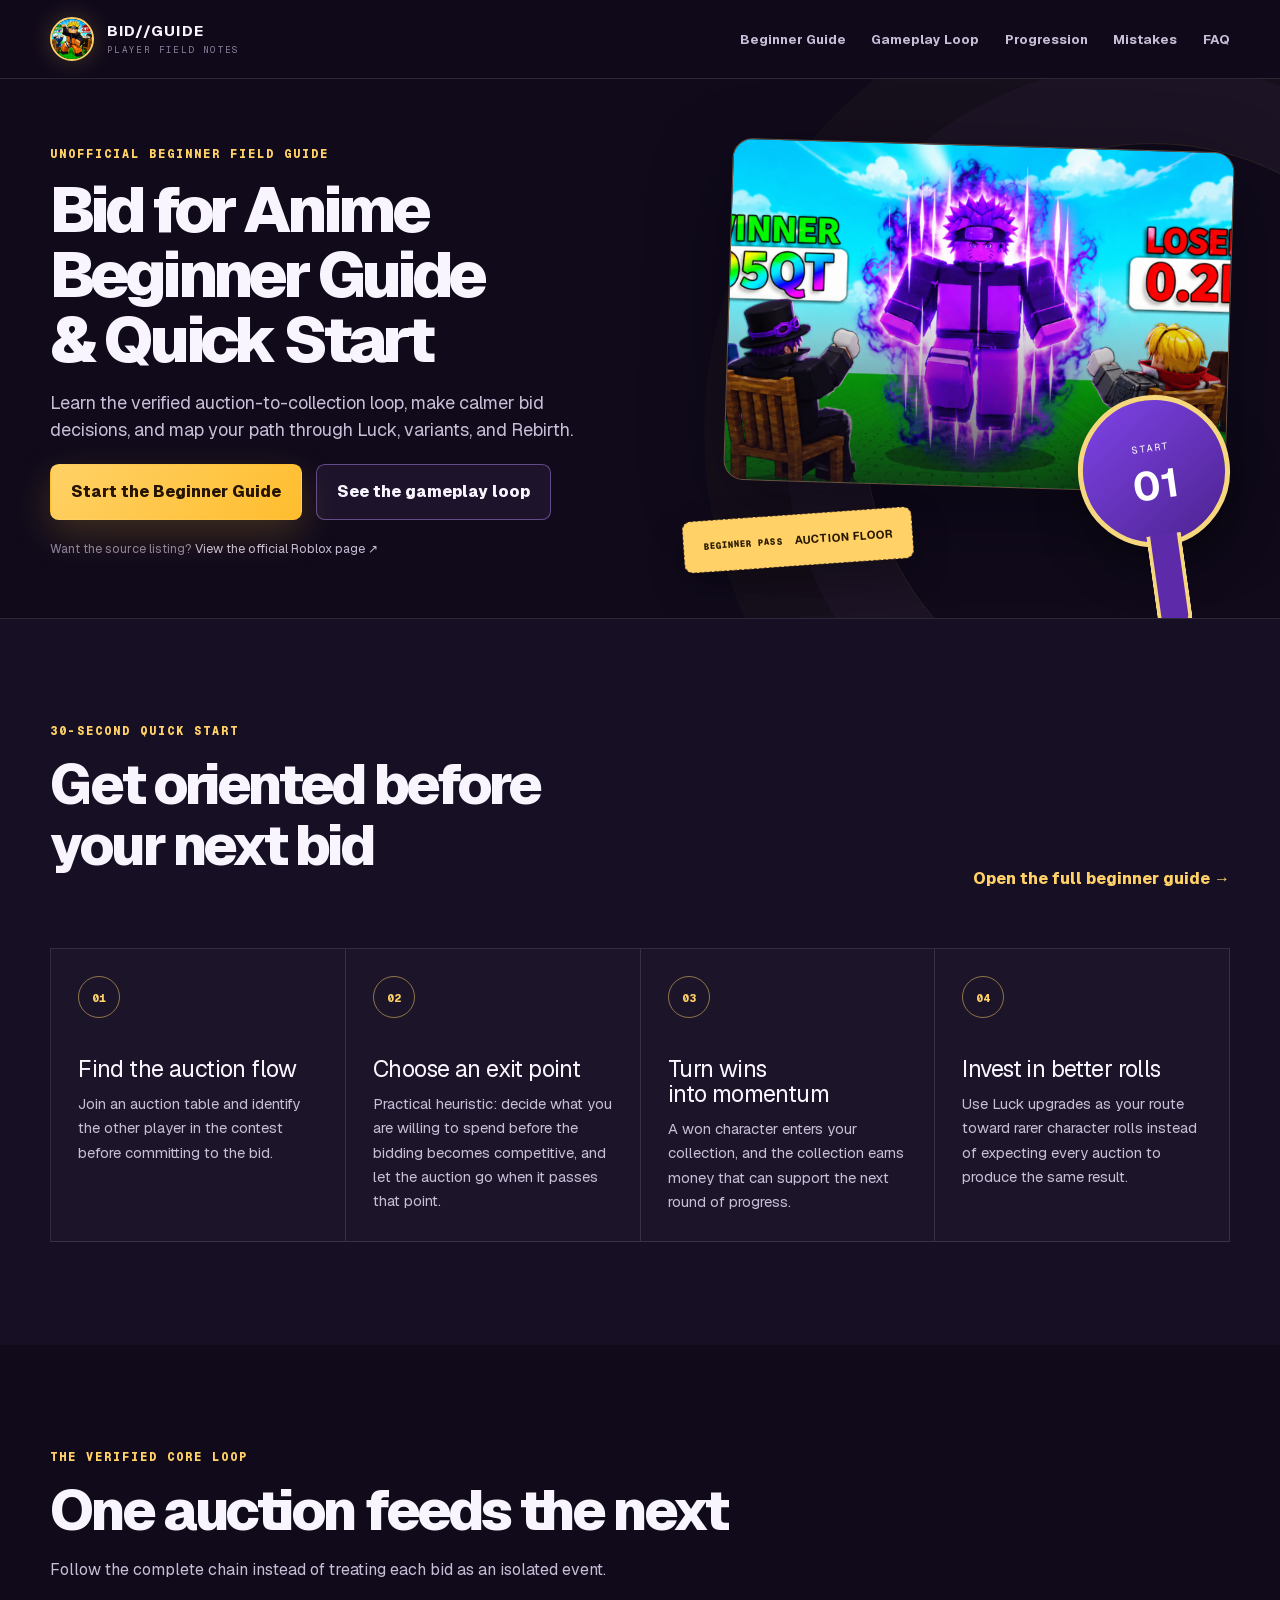
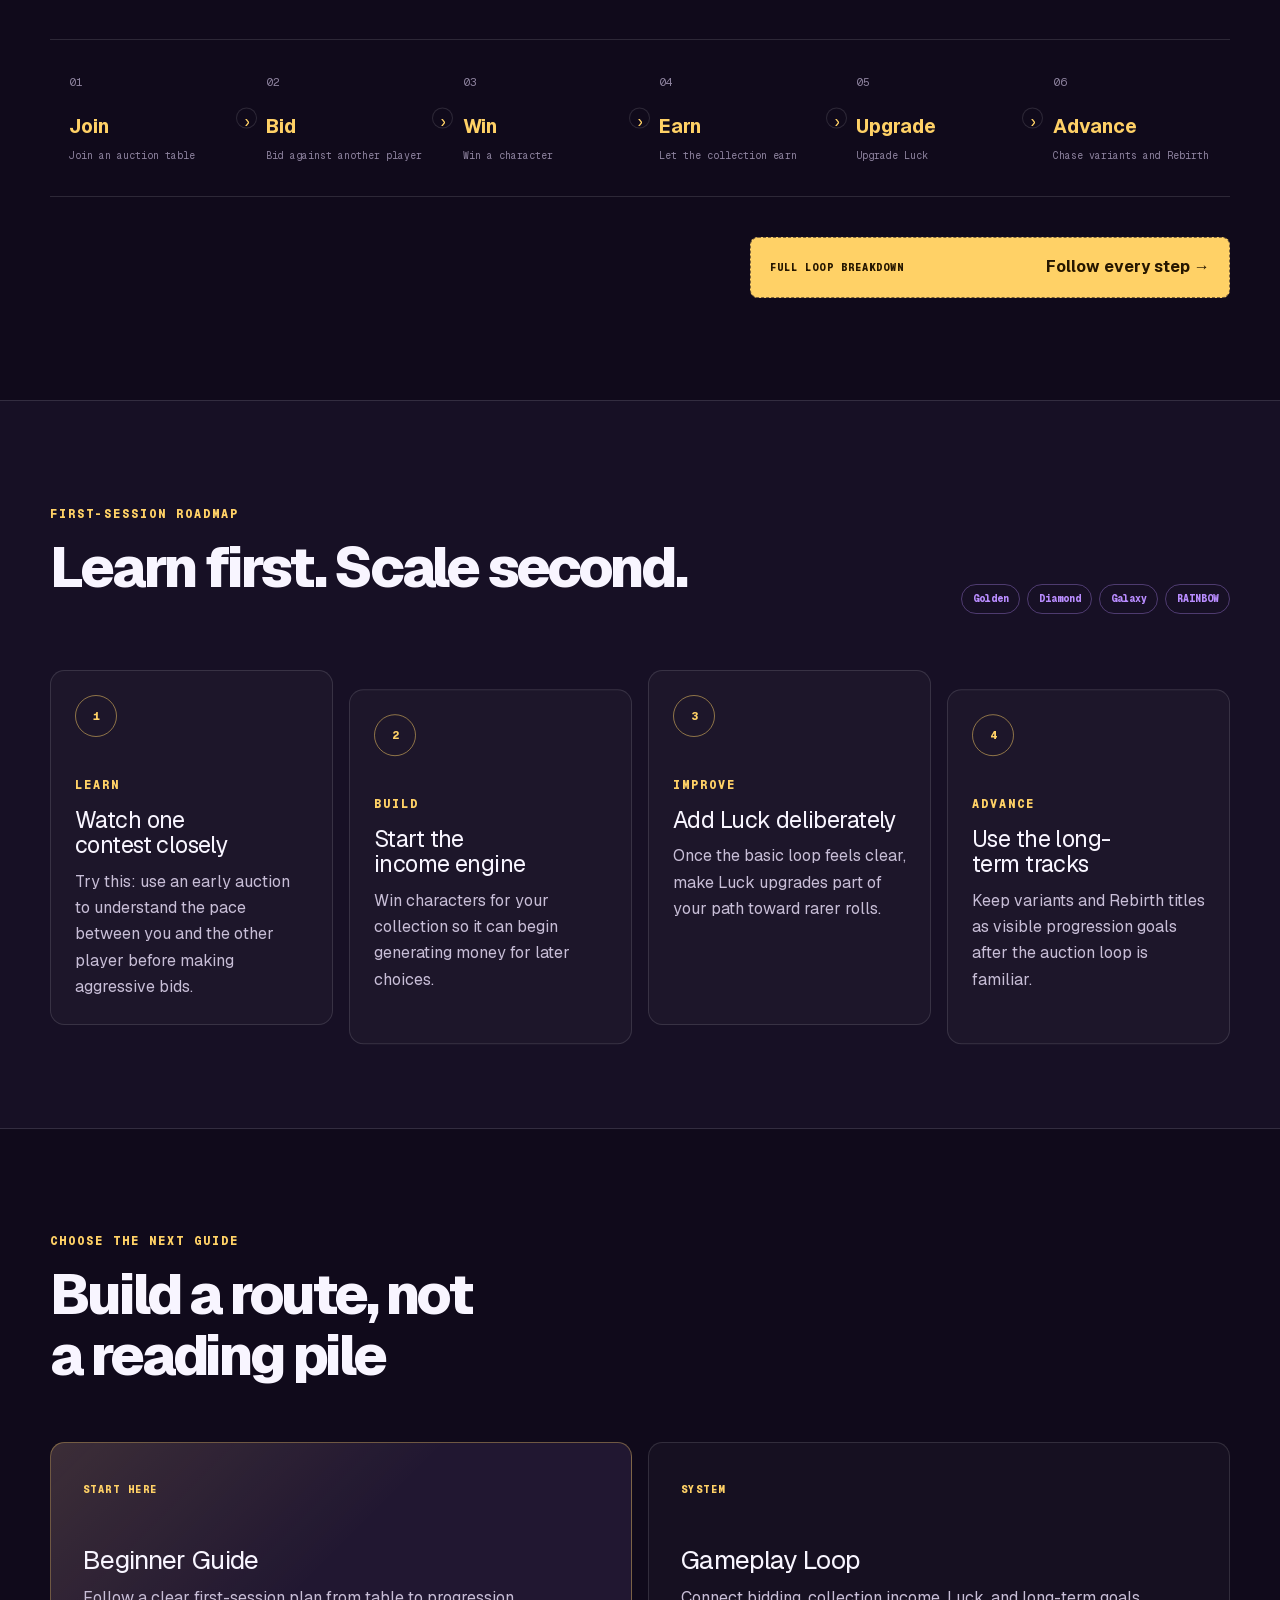
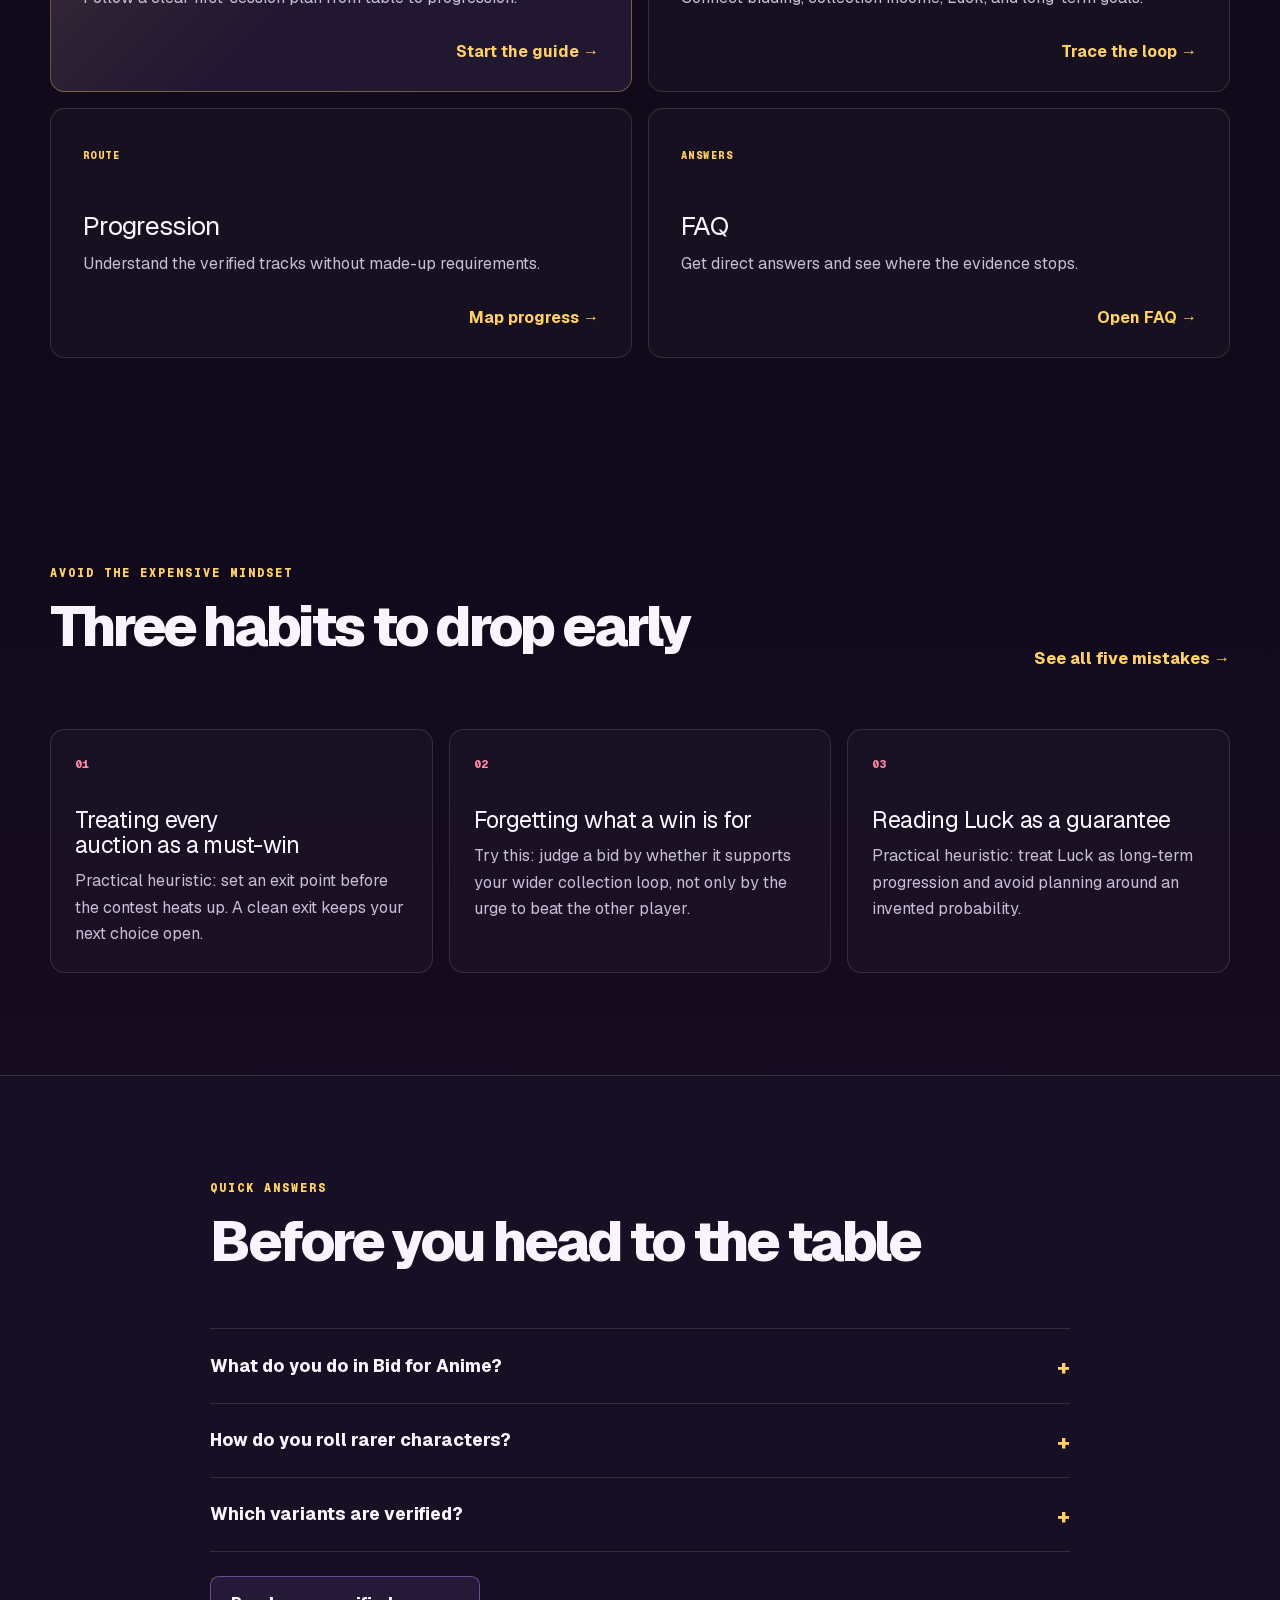
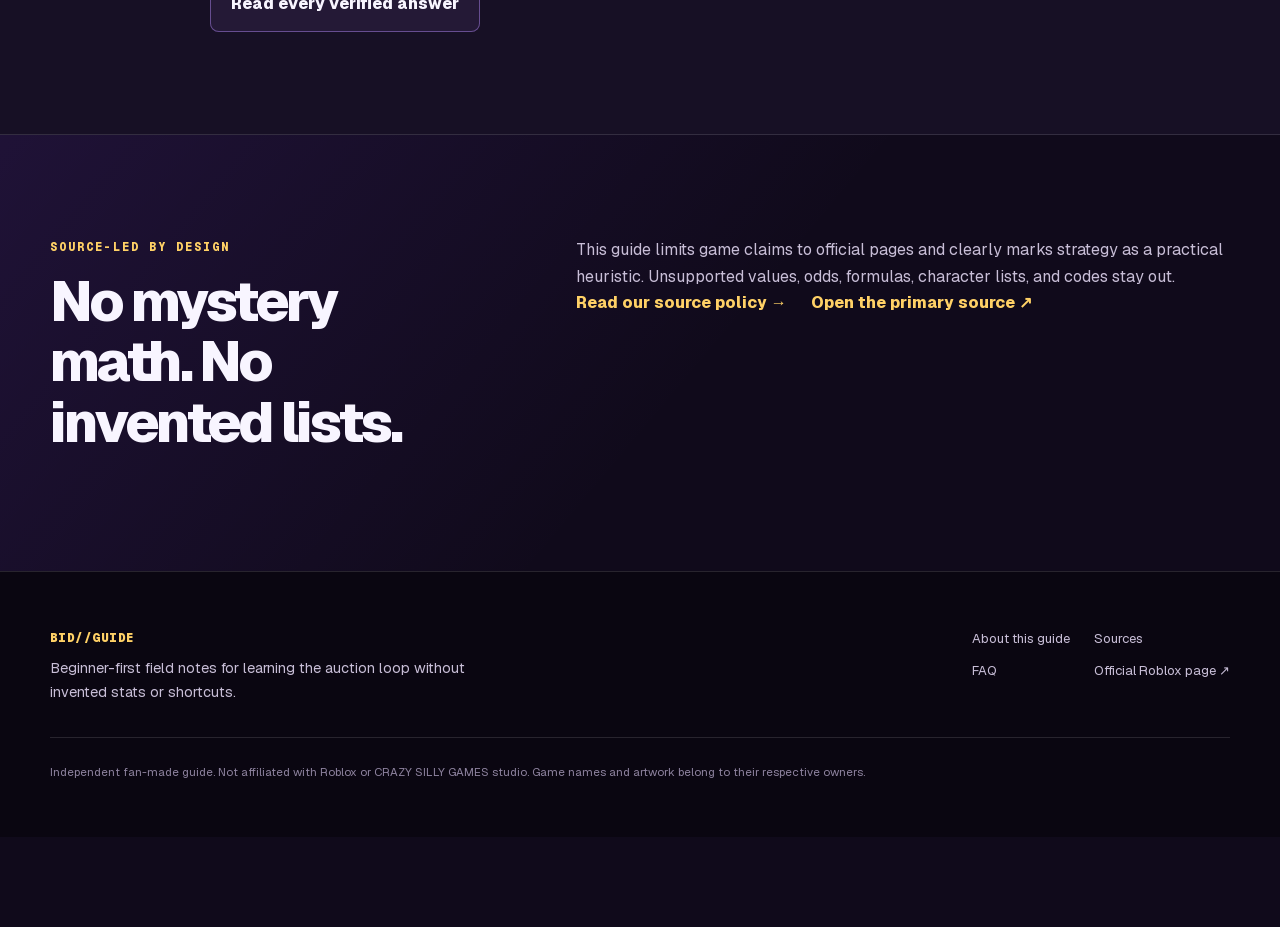
==== commit 71bc7159: "feat: add Adsterra placements" ====
--- a/index.html
+++ b/index.html
@@ -128,4 +128,7 @@
 
 .__variable_geist_mono_1001rt9 { --font-geist-mono: 'Geist Mono', 'Geist Mono Fallback'; }
 </style>
-</head><body class="__variable_geist_19ysh9d __variable_geist_mono_1001rt9"><a class="skip-link" href="#main-content">Skip to main content</a><header class="site-header"><div class="shell header-inner"><a class="brand" href="/" aria-label="Bid for Anime Guide home"><span class="brand-icon" aria-hidden="true"><img src="/images/bid-for-anime-icon.png" alt="" width="44" height="44" loading="eager" fetchPriority="high" decoding="async" data-nimg="1"/></span><span><strong>BID//GUIDE</strong><small>PLAYER FIELD NOTES</small></span></a><nav aria-label="Primary navigation"><ul class="nav-list"><li><a href="/guides/beginner/">Beginner Guide</a></li><li><a href="/gameplay-loop/">Gameplay Loop</a></li><li><a href="/progression/">Progression</a></li><li><a href="/mistakes/">Mistakes</a></li><li><a href="/faq/">FAQ</a></li></ul></nav></div></header><main id="main-content"><section class="hero section-pad"><div class="shell hero-grid"><div class="hero-copy"><p class="eyebrow">Unofficial beginner field guide</p><h1>Bid for Anime Beginner Guide &amp; Quick Start</h1><p class="hero-lede">Learn the verified auction-to-collection loop, make calmer bid decisions, and map your path through Luck, variants, and Rebirth.</p><div class="hero-actions"><a class="button button-primary" href="/guides/beginner/">Start the Beginner Guide</a><a class="button button-secondary" href="/gameplay-loop/">See the gameplay loop</a></div><p class="hero-official-link">Want the source listing?<!-- --> <a href="https://www.roblox.com/games/87274635966213/Bid-for-Anime" rel="noreferrer" target="_blank">View the official Roblox page ↗</a></p></div><div class="hero-visual"><div class="hero-frame"><img src="/images/bid-for-anime-auction.png" alt="Official Bid for Anime auction artwork" width="768" height="432" loading="eager" fetchPriority="high" decoding="async" sizes="(max-width: 800px) 100vw, 48vw" data-nimg="1"/></div><div class="bid-paddle" aria-hidden="true"><span>START</span><strong>01</strong></div><div class="ticket-stub" aria-hidden="true"><span>BEGINNER PASS</span><strong>AUCTION FLOOR</strong></div></div></div></section><section class="quick-section section-pad" aria-labelledby="quick-title"><div class="shell"><div class="section-heading split-heading"><div><p class="eyebrow">30-second quick start</p><h2 id="quick-title">Get oriented before your next bid</h2></div><a class="text-link" href="/guides/beginner/">Open the full beginner guide →</a></div><ol class="quick-grid"><li><span class="step-index">0<!-- -->1</span><h3>Find the auction flow</h3><p>Join an auction table and identify the other player in the contest before committing to the bid.</p></li><li><span class="step-index">0<!-- -->2</span><h3>Choose an exit point</h3><p>Practical heuristic: decide what you are willing to spend before the bidding becomes competitive, and let the auction go when it passes that point.</p></li><li><span class="step-index">0<!-- -->3</span><h3>Turn wins into momentum</h3><p>A won character enters your collection, and the collection earns money that can support the next round of progress.</p></li><li><span class="step-index">0<!-- -->4</span><h3>Invest in better rolls</h3><p>Use Luck upgrades as your route toward rarer character rolls instead of expecting every auction to produce the same result.</p></li></ol></div></section><section class="loop-section section-pad" aria-labelledby="loop-title"><div class="shell"><div class="section-heading"><p class="eyebrow">The verified core loop</p><h2 id="loop-title">One auction feeds the next</h2><p>Follow the complete chain instead of treating each bid as an isolated event.</p></div><ol class="loop-track"><li><span>01</span><strong>Join</strong><small>Join an auction table</small></li><li><span>02</span><strong>Bid</strong><small>Bid against another player</small></li><li><span>03</span><strong>Win</strong><small>Win a character</small></li><li><span>04</span><strong>Earn</strong><small>Let the collection earn</small></li><li><span>05</span><strong>Upgrade</strong><small>Upgrade Luck</small></li><li><span>06</span><strong>Advance</strong><small>Chase variants and Rebirth</small></li></ol><a class="inline-ticket" href="/gameplay-loop/"><span>FULL LOOP BREAKDOWN</span><strong>Follow every step →</strong></a></div></section><section class="roadmap-section section-pad" aria-labelledby="roadmap-title"><div class="shell"><div class="section-heading split-heading"><div><p class="eyebrow">First-session roadmap</p><h2 id="roadmap-title">Learn first. Scale second.</h2></div><div class="variant-mini" aria-label="Verified variants"><span>Golden</span><span>Diamond</span><span>Galaxy</span><span>RAINBOW</span></div></div><div class="roadmap-grid"><article><div class="roadmap-number">1</div><p class="card-kicker">Learn</p><h3>Watch one contest closely</h3><p>Try this: use an early auction to understand the pace between you and the other player before making aggressive bids.</p></article><article><div class="roadmap-number">2</div><p class="card-kicker">Build</p><h3>Start the income engine</h3><p>Win characters for your collection so it can begin generating money for later choices.</p></article><article><div class="roadmap-number">3</div><p class="card-kicker">Improve</p><h3>Add Luck deliberately</h3><p>Once the basic loop feels clear, make Luck upgrades part of your path toward rarer rolls.</p></article><article><div class="roadmap-number">4</div><p class="card-kicker">Advance</p><h3>Use the long-term tracks</h3><p>Keep variants and Rebirth titles as visible progression goals after the auction loop is familiar.</p></article></div></div></section><section class="guide-index section-pad" aria-labelledby="guides-title"><div class="shell"><div class="section-heading"><p class="eyebrow">Choose the next guide</p><h2 id="guides-title">Build a route, not a reading pile</h2></div><div class="guide-grid"><a class="guide-card guide-card-featured" href="/guides/beginner/"><span>START HERE</span><h3>Beginner Guide</h3><p>Follow a clear first-session plan from table to progression.</p><strong>Start the guide →</strong></a><a class="guide-card" href="/gameplay-loop/"><span>SYSTEM</span><h3>Gameplay Loop</h3><p>Connect bidding, collection income, Luck, and long-term goals.</p><strong>Trace the loop →</strong></a><a class="guide-card" href="/progression/"><span>ROUTE</span><h3>Progression</h3><p>Understand the verified tracks without made-up requirements.</p><strong>Map progress →</strong></a><a class="guide-card" href="/faq/"><span>ANSWERS</span><h3>FAQ</h3><p>Get direct answers and see where the evidence stops.</p><strong>Open FAQ →</strong></a></div></div></section><section class="mistake-preview section-pad" aria-labelledby="mistake-title"><div class="shell"><div class="section-heading split-heading"><div><p class="eyebrow">Avoid the expensive mindset</p><h2 id="mistake-title">Three habits to drop early</h2></div><a class="text-link" href="/mistakes/">See all five mistakes →</a></div><div class="mistake-grid"><article><span>0<!-- -->1</span><h3>Treating every auction as a must-win</h3><p>Practical heuristic: set an exit point before the contest heats up. A clean exit keeps your next choice open.</p></article><article><span>0<!-- -->2</span><h3>Forgetting what a win is for</h3><p>Try this: judge a bid by whether it supports your wider collection loop, not only by the urge to beat the other player.</p></article><article><span>0<!-- -->3</span><h3>Reading Luck as a guarantee</h3><p>Practical heuristic: treat Luck as long-term progression and avoid planning around an invented probability.</p></article></div></div></section><section class="faq-preview section-pad" aria-labelledby="faq-home-title"><div class="shell narrow"><div class="section-heading"><p class="eyebrow">Quick answers</p><h2 id="faq-home-title">Before you head to the table</h2></div><div class="faq-list"><details><summary>What do you do in Bid for Anime?</summary><p>You join an auction table, bid against another player, and add a character to your collection when you win. The collection then generates money for continued progression.</p></details><details><summary>How do you roll rarer characters?</summary><p>Upgrade Luck. The official experience description identifies Luck as the route to rolling rarer characters, without publishing exact odds.</p></details><details><summary>Which variants are verified?</summary><p>The official experience page names four variants: Golden, Diamond, Galaxy, and RAINBOW.</p></details></div><a class="button button-secondary button-inline" href="/faq/">Read every verified answer</a></div></section><section class="source-preview section-pad" aria-labelledby="source-title"><div class="shell source-preview-grid"><div><p class="eyebrow">Source-led by design</p><h2 id="source-title">No mystery math. No invented lists.</h2></div><div><p>This guide limits game claims to official pages and clearly marks strategy as a practical heuristic. Unsupported values, odds, formulas, character lists, and codes stay out.</p><div class="source-links"><a href="/sources/">Read our source policy →</a><a href="https://www.roblox.com/games/87274635966213/Bid-for-Anime" rel="noreferrer" target="_blank">Open the primary source ↗</a></div></div></div></section></main><footer class="site-footer"><div class="shell footer-grid"><div><p class="footer-mark">BID//GUIDE</p><p class="footer-copy">Beginner-first field notes for learning the auction loop without invented stats or shortcuts.</p></div><div class="footer-links" aria-label="Guide links"><a href="/about/">About this guide</a><a href="/sources/">Sources</a><a href="/faq/">FAQ</a><a href="https://www.roblox.com/games/87274635966213/Bid-for-Anime" rel="noreferrer" target="_blank">Official Roblox page ↗</a></div><p class="fan-note">Independent fan-made guide. Not affiliated with Roblox or<!-- --> CRAZY SILLY GAMES studio<!-- -->. Game names and artwork belong to their respective owners.</p></div></footer><script type="application/ld+json">[{"@context":"https://schema.org","@type":"WebSite","@id":"https://bidforanimegame.wiki/#website","url":"https://bidforanimegame.wiki/","name":"Bid for Anime Guide","description":"A beginner-first, fan-made guide to auctions, collection income, Luck upgrades, variants, and Rebirth progression in Bid for Anime.","inLanguage":"en-US"},{"@context":"https://schema.org","@type":"VideoGame","@id":"https://bidforanimegame.wiki/#game","name":"Bid for Anime!","url":"https://www.roblox.com/games/87274635966213/Bid-for-Anime","sameAs":"https://www.roblox.com/games/87274635966213/Bid-for-Anime","gamePlatform":"Roblox","description":"A Roblox experience where players compete at auction tables, add won characters to a money-generating collection, upgrade Luck for rarer rolls, collect variants, and Rebirth for titles.","publisher":{"@type":"Organization","name":"CRAZY SILLY GAMES studio","url":"https://www.roblox.com/communities/1056817463/CRAZY-SILLY-GAMES-studio"},"mainEntityOfPage":"https://bidforanimegame.wiki/"}]</script></body></html>
+</head><body class="__variable_geist_19ysh9d __variable_geist_mono_1001rt9"><a class="skip-link" href="#main-content">Skip to main content</a><header class="site-header"><div class="shell header-inner"><a class="brand" href="/" aria-label="Bid for Anime Guide home"><span class="brand-icon" aria-hidden="true"><img src="/images/bid-for-anime-icon.png" alt="" width="44" height="44" loading="eager" fetchPriority="high" decoding="async" data-nimg="1"/></span><span><strong>BID//GUIDE</strong><small>PLAYER FIELD NOTES</small></span></a><nav aria-label="Primary navigation"><ul class="nav-list"><li><a href="/guides/beginner/">Beginner Guide</a></li><li><a href="/gameplay-loop/">Gameplay Loop</a></li><li><a href="/progression/">Progression</a></li><li><a href="/mistakes/">Mistakes</a></li><li><a href="/faq/">FAQ</a></li></ul></nav></div></header><main id="main-content"><section class="hero section-pad"><div class="shell hero-grid"><div class="hero-copy"><p class="eyebrow">Unofficial beginner field guide</p><h1>Bid for Anime Beginner Guide &amp; Quick Start</h1><p class="hero-lede">Learn the verified auction-to-collection loop, make calmer bid decisions, and map your path through Luck, variants, and Rebirth.</p><div class="hero-actions"><a class="button button-primary" href="/guides/beginner/">Start the Beginner Guide</a><a class="button button-secondary" href="/gameplay-loop/">See the gameplay loop</a></div><p class="hero-official-link">Want the source listing?<!-- --> <a href="https://www.roblox.com/games/87274635966213/Bid-for-Anime" rel="noreferrer" target="_blank">View the official Roblox page ↗</a></p></div><div class="hero-visual"><div class="hero-frame"><img src="/images/bid-for-anime-auction.png" alt="Official Bid for Anime auction artwork" width="768" height="432" loading="eager" fetchPriority="high" decoding="async" sizes="(max-width: 800px) 100vw, 48vw" data-nimg="1"/></div><div class="bid-paddle" aria-hidden="true"><span>START</span><strong>01</strong></div><div class="ticket-stub" aria-hidden="true"><span>BEGINNER PASS</span><strong>AUCTION FLOOR</strong></div></div></div></section><section class="quick-section section-pad" aria-labelledby="quick-title"><div class="shell"><div class="section-heading split-heading"><div><p class="eyebrow">30-second quick start</p><h2 id="quick-title">Get oriented before your next bid</h2></div><a class="text-link" href="/guides/beginner/">Open the full beginner guide →</a></div><ol class="quick-grid"><li><span class="step-index">0<!-- -->1</span><h3>Find the auction flow</h3><p>Join an auction table and identify the other player in the contest before committing to the bid.</p></li><li><span class="step-index">0<!-- -->2</span><h3>Choose an exit point</h3><p>Practical heuristic: decide what you are willing to spend before the bidding becomes competitive, and let the auction go when it passes that point.</p></li><li><span class="step-index">0<!-- -->3</span><h3>Turn wins into momentum</h3><p>A won character enters your collection, and the collection earns money that can support the next round of progress.</p></li><li><span class="step-index">0<!-- -->4</span><h3>Invest in better rolls</h3><p>Use Luck upgrades as your route toward rarer character rolls instead of expecting every auction to produce the same result.</p></li></ol></div></section><section class="loop-section section-pad" aria-labelledby="loop-title"><div class="shell"><div class="section-heading"><p class="eyebrow">The verified core loop</p><h2 id="loop-title">One auction feeds the next</h2><p>Follow the complete chain instead of treating each bid as an isolated event.</p></div><ol class="loop-track"><li><span>01</span><strong>Join</strong><small>Join an auction table</small></li><li><span>02</span><strong>Bid</strong><small>Bid against another player</small></li><li><span>03</span><strong>Win</strong><small>Win a character</small></li><li><span>04</span><strong>Earn</strong><small>Let the collection earn</small></li><li><span>05</span><strong>Upgrade</strong><small>Upgrade Luck</small></li><li><span>06</span><strong>Advance</strong><small>Chase variants and Rebirth</small></li></ol><a class="inline-ticket" href="/gameplay-loop/"><span>FULL LOOP BREAKDOWN</span><strong>Follow every step →</strong></a></div></section><section class="roadmap-section section-pad" aria-labelledby="roadmap-title"><div class="shell"><div class="section-heading split-heading"><div><p class="eyebrow">First-session roadmap</p><h2 id="roadmap-title">Learn first. Scale second.</h2></div><div class="variant-mini" aria-label="Verified variants"><span>Golden</span><span>Diamond</span><span>Galaxy</span><span>RAINBOW</span></div></div><div class="roadmap-grid"><article><div class="roadmap-number">1</div><p class="card-kicker">Learn</p><h3>Watch one contest closely</h3><p>Try this: use an early auction to understand the pace between you and the other player before making aggressive bids.</p></article><article><div class="roadmap-number">2</div><p class="card-kicker">Build</p><h3>Start the income engine</h3><p>Win characters for your collection so it can begin generating money for later choices.</p></article><article><div class="roadmap-number">3</div><p class="card-kicker">Improve</p><h3>Add Luck deliberately</h3><p>Once the basic loop feels clear, make Luck upgrades part of your path toward rarer rolls.</p></article><article><div class="roadmap-number">4</div><p class="card-kicker">Advance</p><h3>Use the long-term tracks</h3><p>Keep variants and Rebirth titles as visible progression goals after the auction loop is familiar.</p></article></div></div></section><section class="guide-index section-pad" aria-labelledby="guides-title"><div class="shell"><div class="section-heading"><p class="eyebrow">Choose the next guide</p><h2 id="guides-title">Build a route, not a reading pile</h2></div><div class="guide-grid"><a class="guide-card guide-card-featured" href="/guides/beginner/"><span>START HERE</span><h3>Beginner Guide</h3><p>Follow a clear first-session plan from table to progression.</p><strong>Start the guide →</strong></a><a class="guide-card" href="/gameplay-loop/"><span>SYSTEM</span><h3>Gameplay Loop</h3><p>Connect bidding, collection income, Luck, and long-term goals.</p><strong>Trace the loop →</strong></a><a class="guide-card" href="/progression/"><span>ROUTE</span><h3>Progression</h3><p>Understand the verified tracks without made-up requirements.</p><strong>Map progress →</strong></a><a class="guide-card" href="/faq/"><span>ANSWERS</span><h3>FAQ</h3><p>Get direct answers and see where the evidence stops.</p><strong>Open FAQ →</strong></a></div></div></section><section class="mistake-preview section-pad" aria-labelledby="mistake-title"><div class="shell"><div class="section-heading split-heading"><div><p class="eyebrow">Avoid the expensive mindset</p><h2 id="mistake-title">Three habits to drop early</h2></div><a class="text-link" href="/mistakes/">See all five mistakes →</a></div><div class="mistake-grid"><article><span>0<!-- -->1</span><h3>Treating every auction as a must-win</h3><p>Practical heuristic: set an exit point before the contest heats up. A clean exit keeps your next choice open.</p></article><article><span>0<!-- -->2</span><h3>Forgetting what a win is for</h3><p>Try this: judge a bid by whether it supports your wider collection loop, not only by the urge to beat the other player.</p></article><article><span>0<!-- -->3</span><h3>Reading Luck as a guarantee</h3><p>Practical heuristic: treat Luck as long-term progression and avoid planning around an invented probability.</p></article></div></div></section><section class="faq-preview section-pad" aria-labelledby="faq-home-title"><div class="shell narrow"><div class="section-heading"><p class="eyebrow">Quick answers</p><h2 id="faq-home-title">Before you head to the table</h2></div><div class="faq-list"><details><summary>What do you do in Bid for Anime?</summary><p>You join an auction table, bid against another player, and add a character to your collection when you win. The collection then generates money for continued progression.</p></details><details><summary>How do you roll rarer characters?</summary><p>Upgrade Luck. The official experience description identifies Luck as the route to rolling rarer characters, without publishing exact odds.</p></details><details><summary>Which variants are verified?</summary><p>The official experience page names four variants: Golden, Diamond, Galaxy, and RAINBOW.</p></details></div><a class="button button-secondary button-inline" href="/faq/">Read every verified answer</a></div></section><section class="source-preview section-pad" aria-labelledby="source-title"><div class="shell source-preview-grid"><div><p class="eyebrow">Source-led by design</p><h2 id="source-title">No mystery math. No invented lists.</h2></div><div><p>This guide limits game claims to official pages and clearly marks strategy as a practical heuristic. Unsupported values, odds, formulas, character lists, and codes stay out.</p><div class="source-links"><a href="/sources/">Read our source policy →</a><a href="https://www.roblox.com/games/87274635966213/Bid-for-Anime" rel="noreferrer" target="_blank">Open the primary source ↗</a></div></div></div></section></main><footer class="site-footer"><div class="shell footer-grid"><div><p class="footer-mark">BID//GUIDE</p><p class="footer-copy">Beginner-first field notes for learning the auction loop without invented stats or shortcuts.</p></div><div class="footer-links" aria-label="Guide links"><a href="/about/">About this guide</a><a href="/sources/">Sources</a><a href="/faq/">FAQ</a><a href="https://www.roblox.com/games/87274635966213/Bid-for-Anime" rel="noreferrer" target="_blank">Official Roblox page ↗</a></div><p class="fan-note">Independent fan-made guide. Not affiliated with Roblox or<!-- --> CRAZY SILLY GAMES studio<!-- -->. Game names and artwork belong to their respective owners.</p></div></footer><script type="application/ld+json">[{"@context":"https://schema.org","@type":"WebSite","@id":"https://bidforanimegame.wiki/#website","url":"https://bidforanimegame.wiki/","name":"Bid for Anime Guide","description":"A beginner-first, fan-made guide to auctions, collection income, Luck upgrades, variants, and Rebirth progression in Bid for Anime.","inLanguage":"en-US"},{"@context":"https://schema.org","@type":"VideoGame","@id":"https://bidforanimegame.wiki/#game","name":"Bid for Anime!","url":"https://www.roblox.com/games/87274635966213/Bid-for-Anime","sameAs":"https://www.roblox.com/games/87274635966213/Bid-for-Anime","gamePlatform":"Roblox","description":"A Roblox experience where players compete at auction tables, add won characters to a money-generating collection, upgrade Luck for rarer rolls, collect variants, and Rebirth for titles.","publisher":{"@type":"Organization","name":"CRAZY SILLY GAMES studio","url":"https://www.roblox.com/communities/1056817463/CRAZY-SILLY-GAMES-studio"},"mainEntityOfPage":"https://bidforanimegame.wiki/"}]</script>  <!-- adsterra-code-handoff:artifact-runtime:start -->
+  <script type="module" src="/adsterra/runtime.js" data-adsterra-artifact-runtime data-global-fallback="true"></script>
+  <!-- adsterra-code-handoff:artifact-runtime:end -->
+</body></html>
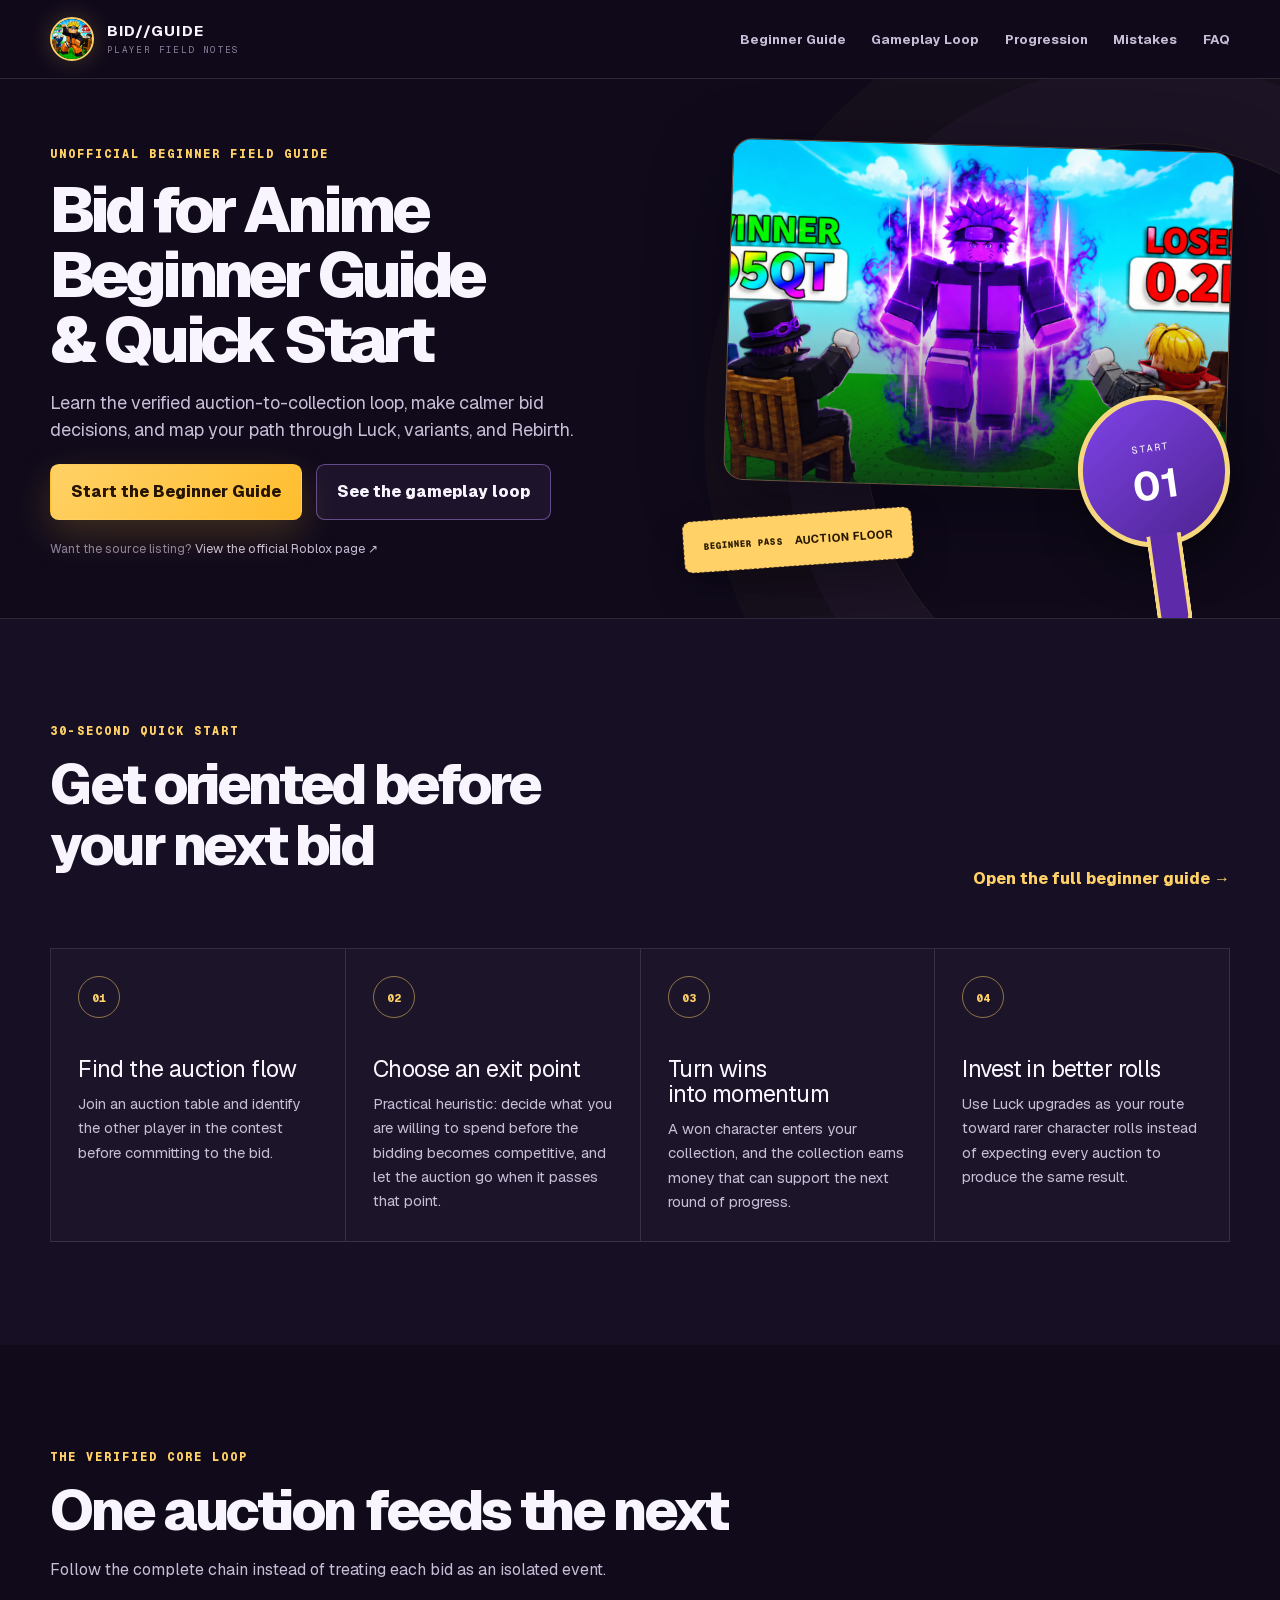
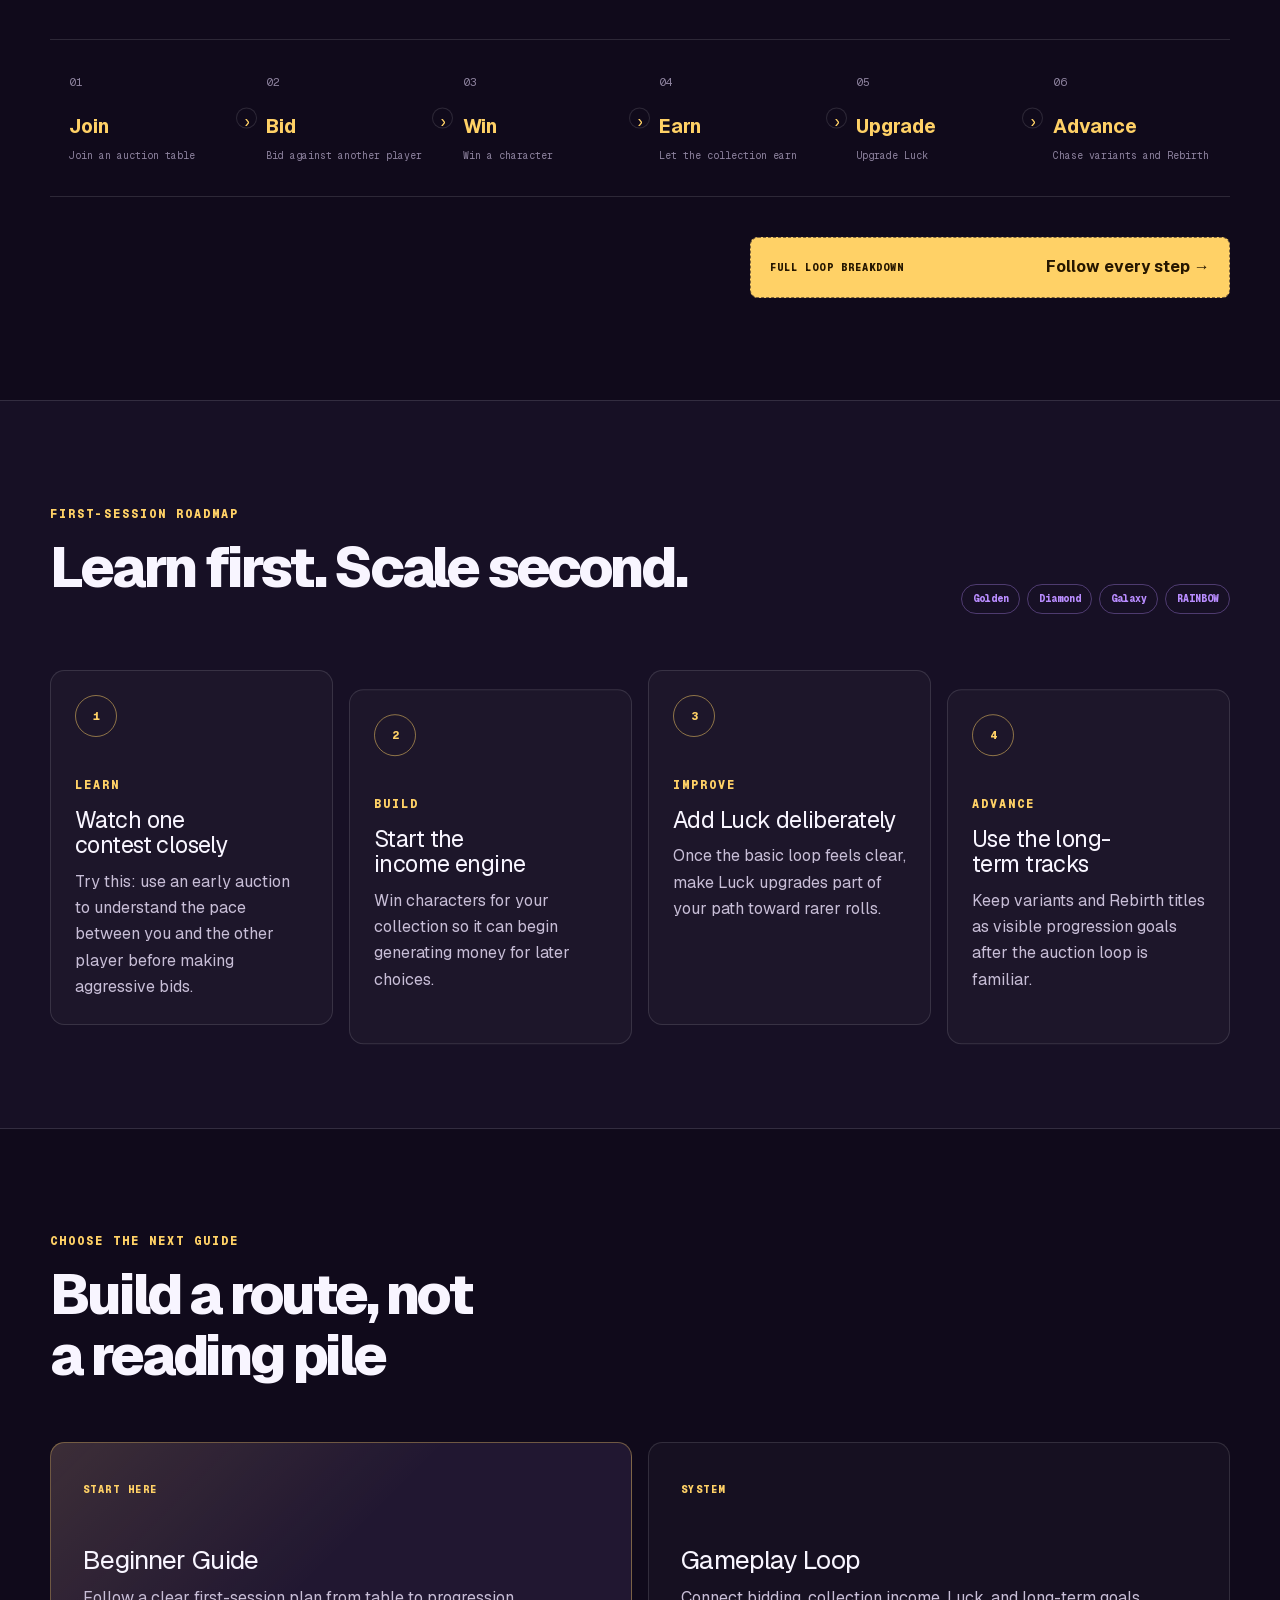
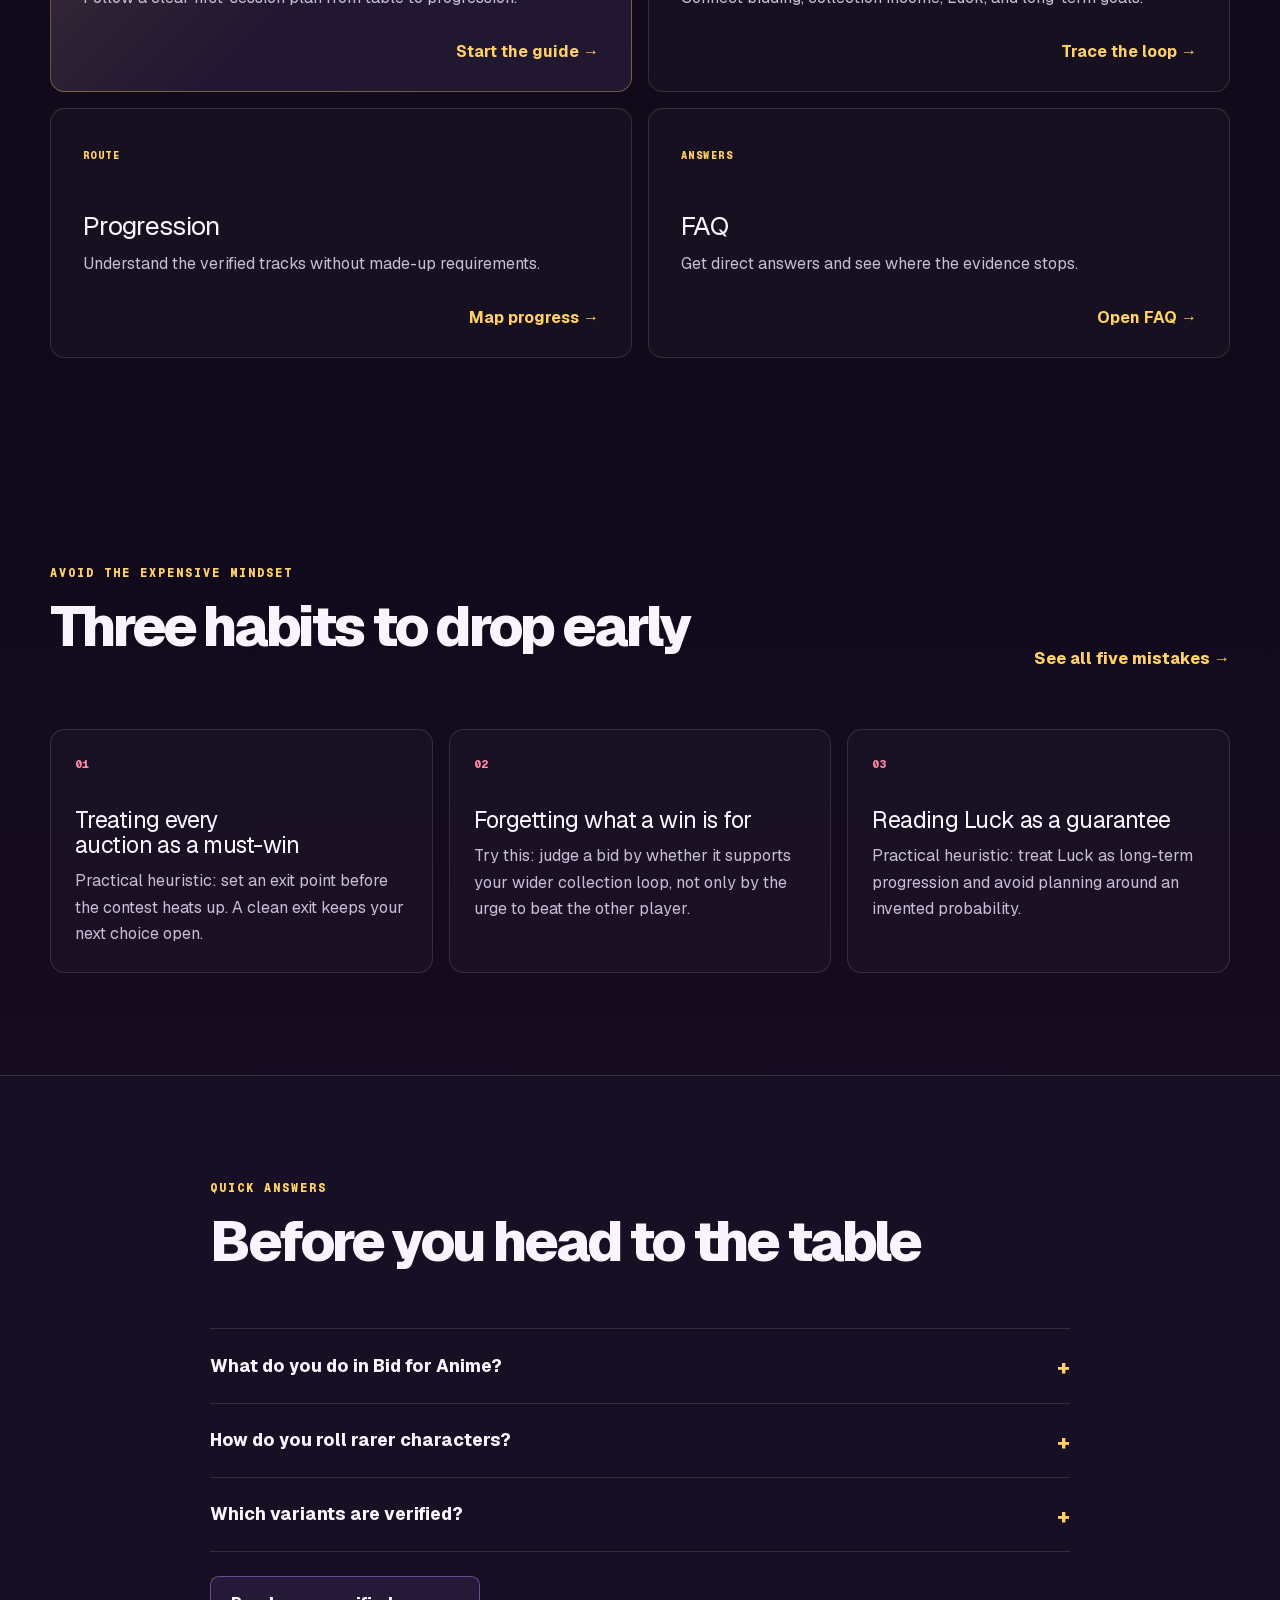
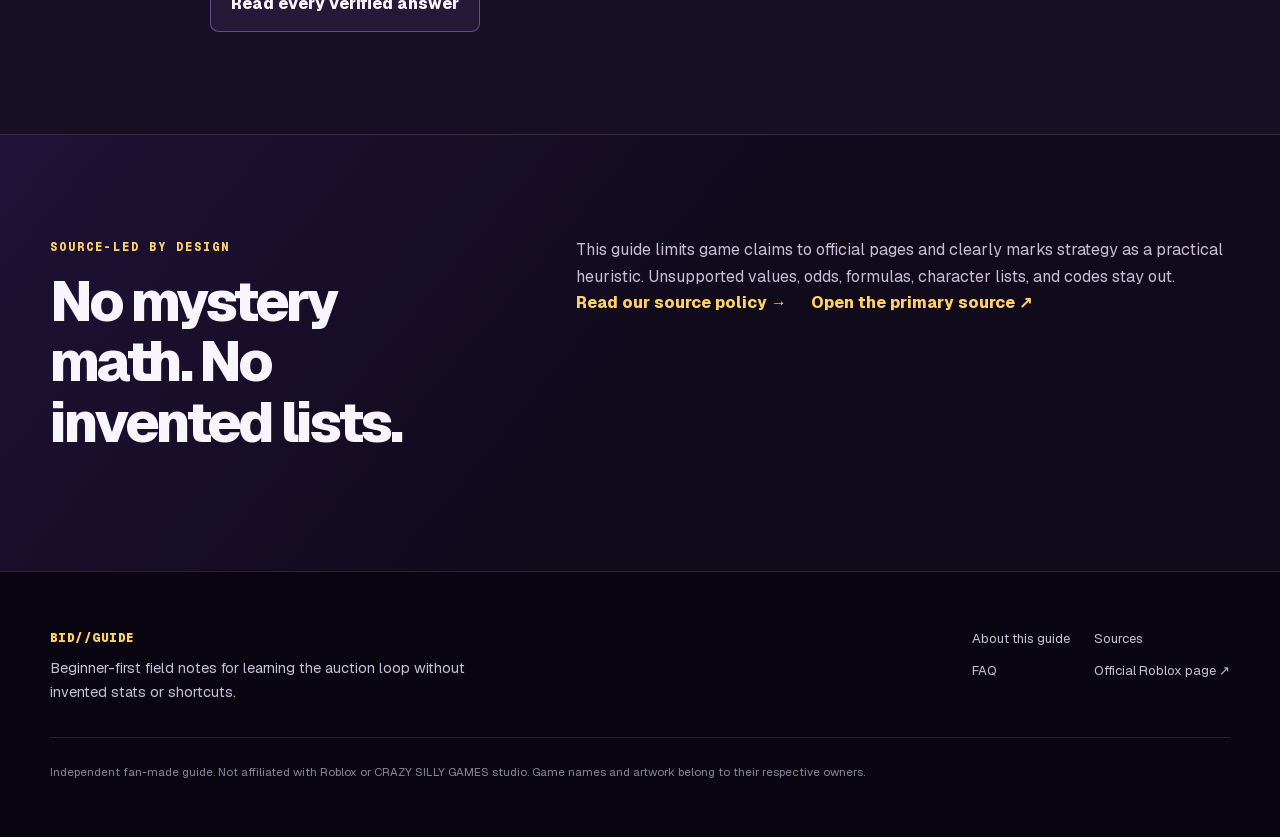
==== commit 91e1d81a: "Adsterra: Popunder + Social Bar only via runtime-popsb (3/day each); old artifact runtime retired" ====
--- a/index.html
+++ b/index.html
@@ -129,6 +129,6 @@
 .__variable_geist_mono_1001rt9 { --font-geist-mono: 'Geist Mono', 'Geist Mono Fallback'; }
 </style>
 </head><body class="__variable_geist_19ysh9d __variable_geist_mono_1001rt9"><a class="skip-link" href="#main-content">Skip to main content</a><header class="site-header"><div class="shell header-inner"><a class="brand" href="/" aria-label="Bid for Anime Guide home"><span class="brand-icon" aria-hidden="true"><img src="/images/bid-for-anime-icon.png" alt="" width="44" height="44" loading="eager" fetchPriority="high" decoding="async" data-nimg="1"/></span><span><strong>BID//GUIDE</strong><small>PLAYER FIELD NOTES</small></span></a><nav aria-label="Primary navigation"><ul class="nav-list"><li><a href="/guides/beginner/">Beginner Guide</a></li><li><a href="/gameplay-loop/">Gameplay Loop</a></li><li><a href="/progression/">Progression</a></li><li><a href="/mistakes/">Mistakes</a></li><li><a href="/faq/">FAQ</a></li></ul></nav></div></header><main id="main-content"><section class="hero section-pad"><div class="shell hero-grid"><div class="hero-copy"><p class="eyebrow">Unofficial beginner field guide</p><h1>Bid for Anime Beginner Guide &amp; Quick Start</h1><p class="hero-lede">Learn the verified auction-to-collection loop, make calmer bid decisions, and map your path through Luck, variants, and Rebirth.</p><div class="hero-actions"><a class="button button-primary" href="/guides/beginner/">Start the Beginner Guide</a><a class="button button-secondary" href="/gameplay-loop/">See the gameplay loop</a></div><p class="hero-official-link">Want the source listing?<!-- --> <a href="https://www.roblox.com/games/87274635966213/Bid-for-Anime" rel="noreferrer" target="_blank">View the official Roblox page ↗</a></p></div><div class="hero-visual"><div class="hero-frame"><img src="/images/bid-for-anime-auction.png" alt="Official Bid for Anime auction artwork" width="768" height="432" loading="eager" fetchPriority="high" decoding="async" sizes="(max-width: 800px) 100vw, 48vw" data-nimg="1"/></div><div class="bid-paddle" aria-hidden="true"><span>START</span><strong>01</strong></div><div class="ticket-stub" aria-hidden="true"><span>BEGINNER PASS</span><strong>AUCTION FLOOR</strong></div></div></div></section><section class="quick-section section-pad" aria-labelledby="quick-title"><div class="shell"><div class="section-heading split-heading"><div><p class="eyebrow">30-second quick start</p><h2 id="quick-title">Get oriented before your next bid</h2></div><a class="text-link" href="/guides/beginner/">Open the full beginner guide →</a></div><ol class="quick-grid"><li><span class="step-index">0<!-- -->1</span><h3>Find the auction flow</h3><p>Join an auction table and identify the other player in the contest before committing to the bid.</p></li><li><span class="step-index">0<!-- -->2</span><h3>Choose an exit point</h3><p>Practical heuristic: decide what you are willing to spend before the bidding becomes competitive, and let the auction go when it passes that point.</p></li><li><span class="step-index">0<!-- -->3</span><h3>Turn wins into momentum</h3><p>A won character enters your collection, and the collection earns money that can support the next round of progress.</p></li><li><span class="step-index">0<!-- -->4</span><h3>Invest in better rolls</h3><p>Use Luck upgrades as your route toward rarer character rolls instead of expecting every auction to produce the same result.</p></li></ol></div></section><section class="loop-section section-pad" aria-labelledby="loop-title"><div class="shell"><div class="section-heading"><p class="eyebrow">The verified core loop</p><h2 id="loop-title">One auction feeds the next</h2><p>Follow the complete chain instead of treating each bid as an isolated event.</p></div><ol class="loop-track"><li><span>01</span><strong>Join</strong><small>Join an auction table</small></li><li><span>02</span><strong>Bid</strong><small>Bid against another player</small></li><li><span>03</span><strong>Win</strong><small>Win a character</small></li><li><span>04</span><strong>Earn</strong><small>Let the collection earn</small></li><li><span>05</span><strong>Upgrade</strong><small>Upgrade Luck</small></li><li><span>06</span><strong>Advance</strong><small>Chase variants and Rebirth</small></li></ol><a class="inline-ticket" href="/gameplay-loop/"><span>FULL LOOP BREAKDOWN</span><strong>Follow every step →</strong></a></div></section><section class="roadmap-section section-pad" aria-labelledby="roadmap-title"><div class="shell"><div class="section-heading split-heading"><div><p class="eyebrow">First-session roadmap</p><h2 id="roadmap-title">Learn first. Scale second.</h2></div><div class="variant-mini" aria-label="Verified variants"><span>Golden</span><span>Diamond</span><span>Galaxy</span><span>RAINBOW</span></div></div><div class="roadmap-grid"><article><div class="roadmap-number">1</div><p class="card-kicker">Learn</p><h3>Watch one contest closely</h3><p>Try this: use an early auction to understand the pace between you and the other player before making aggressive bids.</p></article><article><div class="roadmap-number">2</div><p class="card-kicker">Build</p><h3>Start the income engine</h3><p>Win characters for your collection so it can begin generating money for later choices.</p></article><article><div class="roadmap-number">3</div><p class="card-kicker">Improve</p><h3>Add Luck deliberately</h3><p>Once the basic loop feels clear, make Luck upgrades part of your path toward rarer rolls.</p></article><article><div class="roadmap-number">4</div><p class="card-kicker">Advance</p><h3>Use the long-term tracks</h3><p>Keep variants and Rebirth titles as visible progression goals after the auction loop is familiar.</p></article></div></div></section><section class="guide-index section-pad" aria-labelledby="guides-title"><div class="shell"><div class="section-heading"><p class="eyebrow">Choose the next guide</p><h2 id="guides-title">Build a route, not a reading pile</h2></div><div class="guide-grid"><a class="guide-card guide-card-featured" href="/guides/beginner/"><span>START HERE</span><h3>Beginner Guide</h3><p>Follow a clear first-session plan from table to progression.</p><strong>Start the guide →</strong></a><a class="guide-card" href="/gameplay-loop/"><span>SYSTEM</span><h3>Gameplay Loop</h3><p>Connect bidding, collection income, Luck, and long-term goals.</p><strong>Trace the loop →</strong></a><a class="guide-card" href="/progression/"><span>ROUTE</span><h3>Progression</h3><p>Understand the verified tracks without made-up requirements.</p><strong>Map progress →</strong></a><a class="guide-card" href="/faq/"><span>ANSWERS</span><h3>FAQ</h3><p>Get direct answers and see where the evidence stops.</p><strong>Open FAQ →</strong></a></div></div></section><section class="mistake-preview section-pad" aria-labelledby="mistake-title"><div class="shell"><div class="section-heading split-heading"><div><p class="eyebrow">Avoid the expensive mindset</p><h2 id="mistake-title">Three habits to drop early</h2></div><a class="text-link" href="/mistakes/">See all five mistakes →</a></div><div class="mistake-grid"><article><span>0<!-- -->1</span><h3>Treating every auction as a must-win</h3><p>Practical heuristic: set an exit point before the contest heats up. A clean exit keeps your next choice open.</p></article><article><span>0<!-- -->2</span><h3>Forgetting what a win is for</h3><p>Try this: judge a bid by whether it supports your wider collection loop, not only by the urge to beat the other player.</p></article><article><span>0<!-- -->3</span><h3>Reading Luck as a guarantee</h3><p>Practical heuristic: treat Luck as long-term progression and avoid planning around an invented probability.</p></article></div></div></section><section class="faq-preview section-pad" aria-labelledby="faq-home-title"><div class="shell narrow"><div class="section-heading"><p class="eyebrow">Quick answers</p><h2 id="faq-home-title">Before you head to the table</h2></div><div class="faq-list"><details><summary>What do you do in Bid for Anime?</summary><p>You join an auction table, bid against another player, and add a character to your collection when you win. The collection then generates money for continued progression.</p></details><details><summary>How do you roll rarer characters?</summary><p>Upgrade Luck. The official experience description identifies Luck as the route to rolling rarer characters, without publishing exact odds.</p></details><details><summary>Which variants are verified?</summary><p>The official experience page names four variants: Golden, Diamond, Galaxy, and RAINBOW.</p></details></div><a class="button button-secondary button-inline" href="/faq/">Read every verified answer</a></div></section><section class="source-preview section-pad" aria-labelledby="source-title"><div class="shell source-preview-grid"><div><p class="eyebrow">Source-led by design</p><h2 id="source-title">No mystery math. No invented lists.</h2></div><div><p>This guide limits game claims to official pages and clearly marks strategy as a practical heuristic. Unsupported values, odds, formulas, character lists, and codes stay out.</p><div class="source-links"><a href="/sources/">Read our source policy →</a><a href="https://www.roblox.com/games/87274635966213/Bid-for-Anime" rel="noreferrer" target="_blank">Open the primary source ↗</a></div></div></div></section></main><footer class="site-footer"><div class="shell footer-grid"><div><p class="footer-mark">BID//GUIDE</p><p class="footer-copy">Beginner-first field notes for learning the auction loop without invented stats or shortcuts.</p></div><div class="footer-links" aria-label="Guide links"><a href="/about/">About this guide</a><a href="/sources/">Sources</a><a href="/faq/">FAQ</a><a href="https://www.roblox.com/games/87274635966213/Bid-for-Anime" rel="noreferrer" target="_blank">Official Roblox page ↗</a></div><p class="fan-note">Independent fan-made guide. Not affiliated with Roblox or<!-- --> CRAZY SILLY GAMES studio<!-- -->. Game names and artwork belong to their respective owners.</p></div></footer><script type="application/ld+json">[{"@context":"https://schema.org","@type":"WebSite","@id":"https://bidforanimegame.wiki/#website","url":"https://bidforanimegame.wiki/","name":"Bid for Anime Guide","description":"A beginner-first, fan-made guide to auctions, collection income, Luck upgrades, variants, and Rebirth progression in Bid for Anime.","inLanguage":"en-US"},{"@context":"https://schema.org","@type":"VideoGame","@id":"https://bidforanimegame.wiki/#game","name":"Bid for Anime!","url":"https://www.roblox.com/games/87274635966213/Bid-for-Anime","sameAs":"https://www.roblox.com/games/87274635966213/Bid-for-Anime","gamePlatform":"Roblox","description":"A Roblox experience where players compete at auction tables, add won characters to a money-generating collection, upgrade Luck for rarer rolls, collect variants, and Rebirth for titles.","publisher":{"@type":"Organization","name":"CRAZY SILLY GAMES studio","url":"https://www.roblox.com/communities/1056817463/CRAZY-SILLY-GAMES-studio"},"mainEntityOfPage":"https://bidforanimegame.wiki/"}]</script>  <!-- adsterra-code-handoff:artifact-runtime:start -->
-  <script type="module" src="/adsterra/runtime.js" data-adsterra-artifact-runtime data-global-fallback="true"></script>
+  <script type="application/json" id="adsterra-config">{"adNetwork":"adsterra","status":"ready","cleanPage":false,"slots":[],"enablePopunder":true,"popunderScriptUrl":"https://abscloud.org/1/f5b81752c24cebc0b249ba0dbc39ec78","enableSocialBar":true,"socialBarScriptUrl":"https://bauval.org/14/1fd7f83aeb7f305b4d0a045d410575a2"}</script><script src="/adsterra/runtime.js" defer></script>
   <!-- adsterra-code-handoff:artifact-runtime:end -->
 </body></html>
